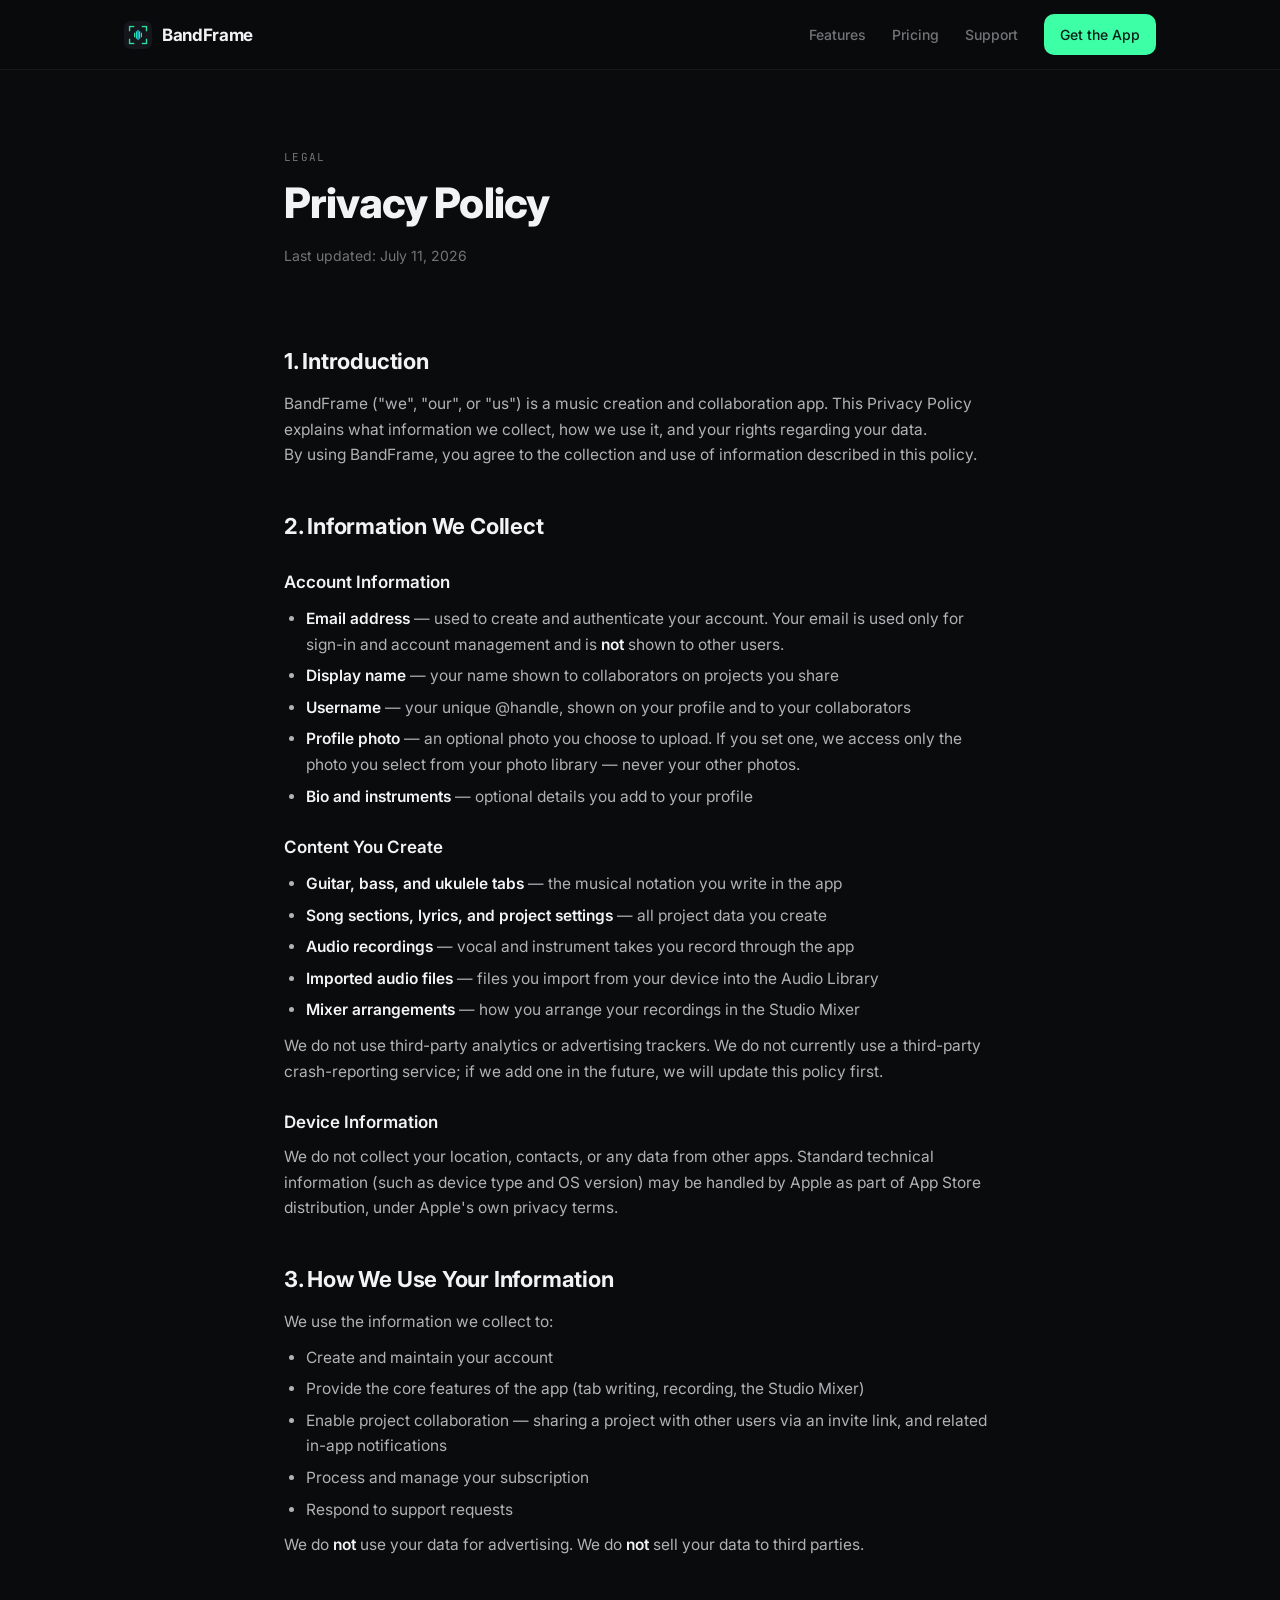
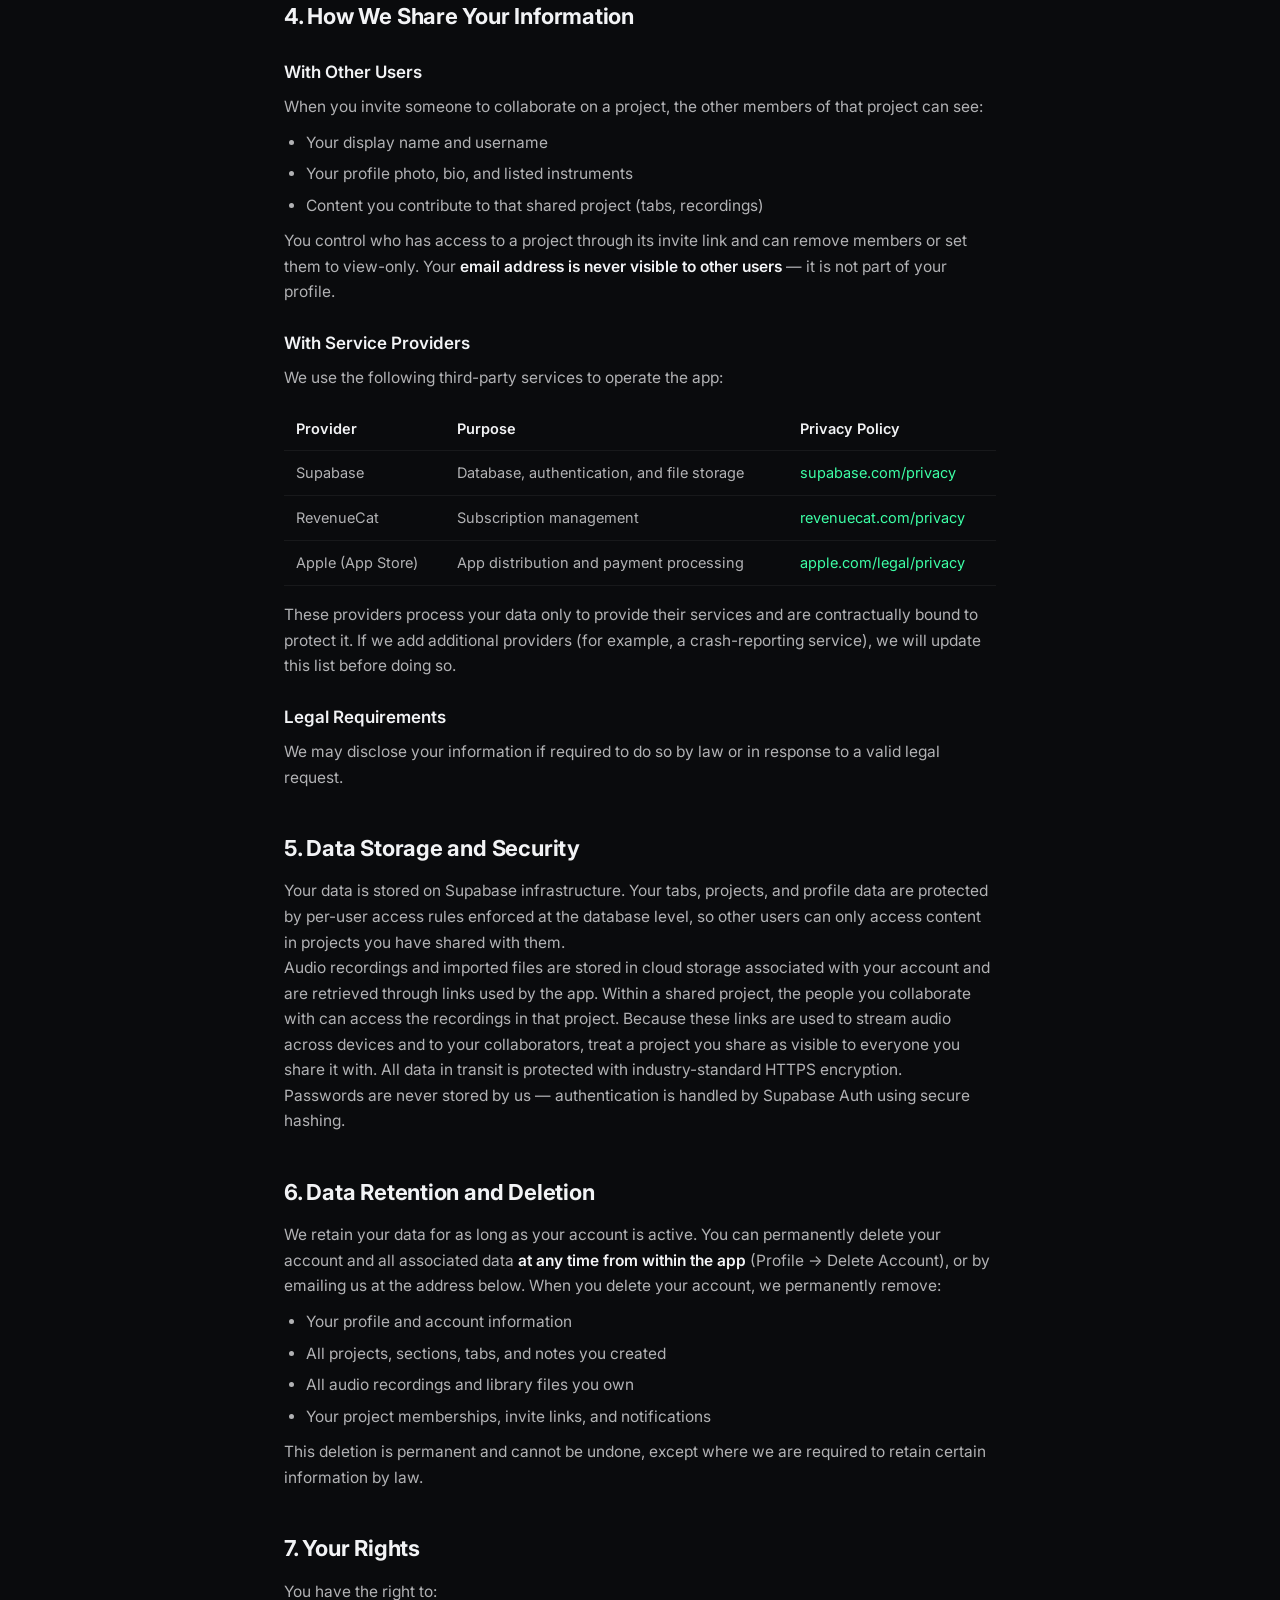
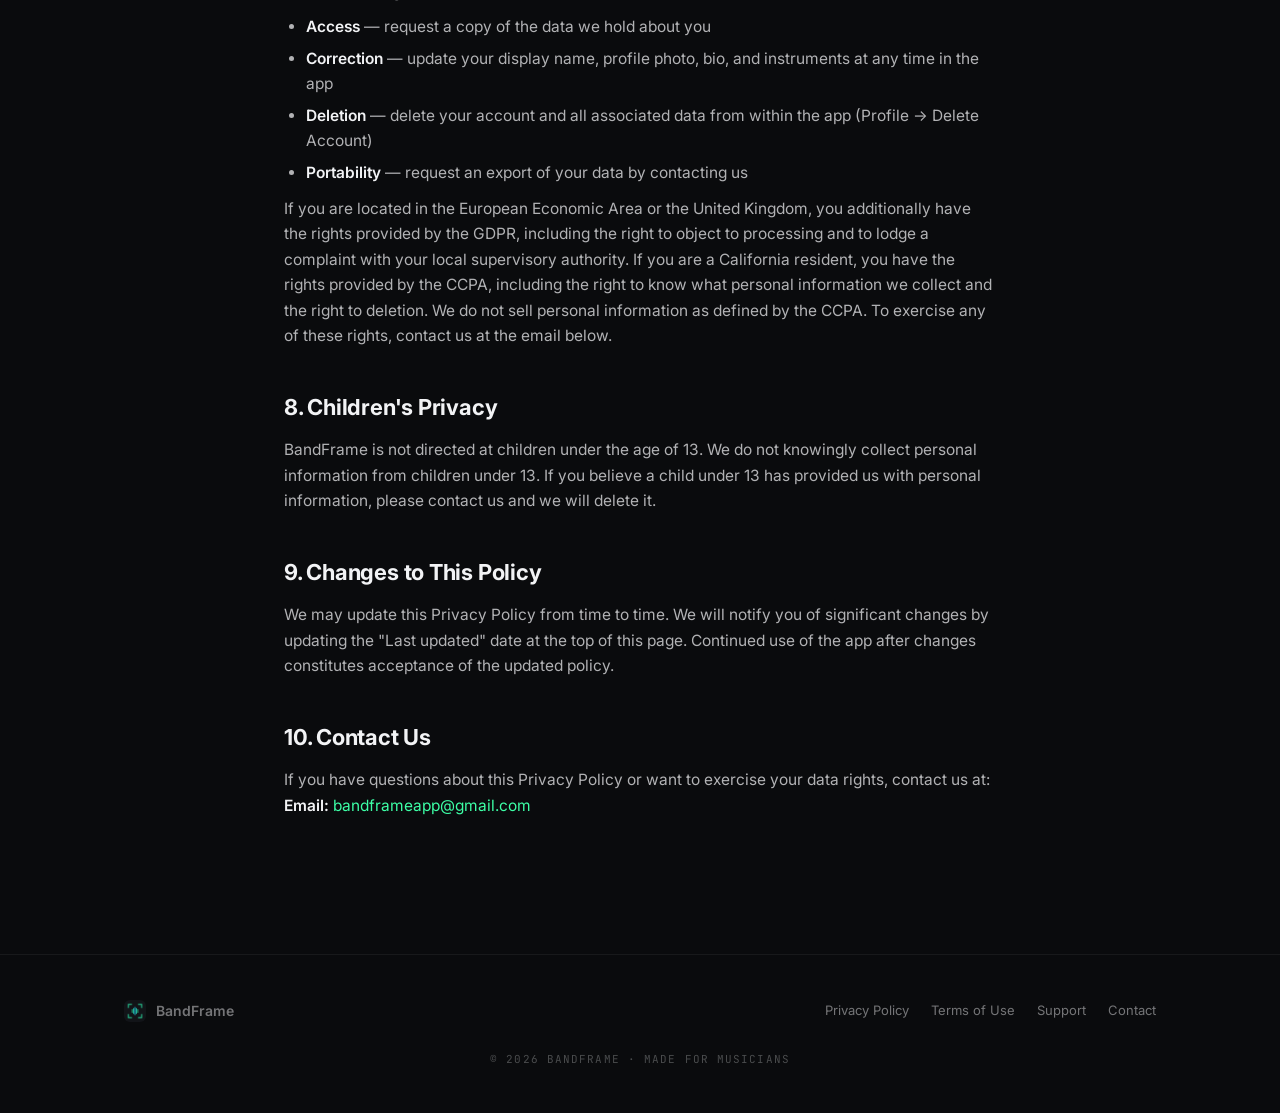
==== privacy/index.html @ c9f8aab2 "Build full marketing site: landing, privacy, terms, support pages Co-Authored-By: Claude Fable 5 <no" ====
<!DOCTYPE html>
<html lang="en">
<head>
  <meta charset="UTF-8" />
  <meta name="viewport" content="width=device-width, initial-scale=1.0" />
  <title>Privacy Policy — BandFrame</title>
  <meta name="description" content="BandFrame's privacy policy: what we collect, how we use it, and your rights." />
  <link rel="icon" type="image/png" href="/assets/favicon.png" />
  <link rel="preconnect" href="https://fonts.googleapis.com" />
  <link rel="preconnect" href="https://fonts.gstatic.com" crossorigin />
  <link href="https://fonts.googleapis.com/css2?family=Inter:wght@400;600;700;800&family=JetBrains+Mono:wght@400;700&display=swap" rel="stylesheet" />
  <link rel="stylesheet" href="/styles.css" />
</head>
<body>

  <nav>
    <div class="nav-inner">
      <a class="nav-brand" href="/">
        <img src="/assets/favicon.png" alt="" />
        BandFrame
      </a>
      <div class="nav-links">
        <a href="/#features">Features</a>
        <a href="/#pricing">Pricing</a>
        <a href="/support/">Support</a>
        <a class="nav-cta" href="/#download">Get the App</a>
      </div>
    </div>
  </nav>

  <div class="wrap-narrow">
    <header class="page-header">
      <span class="mono">Legal</span>
      <h1>Privacy Policy</h1>
      <p class="meta">Last updated: July 11, 2026</p>
    </header>

    <main class="legal">
      <h2>1. Introduction</h2>
      <p>BandFrame ("we", "our", or "us") is a music creation and collaboration app. This Privacy Policy explains what information we collect, how we use it, and your rights regarding your data.</p>
      <p>By using BandFrame, you agree to the collection and use of information described in this policy.</p>

      <h2>2. Information We Collect</h2>
      <h3>Account Information</h3>
      <ul>
        <li><strong>Email address</strong> — used to create and authenticate your account. Your email is used only for sign-in and account management and is <strong>not</strong> shown to other users.</li>
        <li><strong>Display name</strong> — your name shown to collaborators on projects you share</li>
        <li><strong>Username</strong> — your unique @handle, shown on your profile and to your collaborators</li>
        <li><strong>Profile photo</strong> — an optional photo you choose to upload. If you set one, we access only the photo you select from your photo library — never your other photos.</li>
        <li><strong>Bio and instruments</strong> — optional details you add to your profile</li>
      </ul>
      <h3>Content You Create</h3>
      <ul>
        <li><strong>Guitar, bass, and ukulele tabs</strong> — the musical notation you write in the app</li>
        <li><strong>Song sections, lyrics, and project settings</strong> — all project data you create</li>
        <li><strong>Audio recordings</strong> — vocal and instrument takes you record through the app</li>
        <li><strong>Imported audio files</strong> — files you import from your device into the Audio Library</li>
        <li><strong>Mixer arrangements</strong> — how you arrange your recordings in the Studio Mixer</li>
      </ul>
      <p>We do not use third-party analytics or advertising trackers. We do not currently use a third-party crash-reporting service; if we add one in the future, we will update this policy first.</p>
      <h3>Device Information</h3>
      <p>We do not collect your location, contacts, or any data from other apps. Standard technical information (such as device type and OS version) may be handled by Apple as part of App Store distribution, under Apple's own privacy terms.</p>

      <h2>3. How We Use Your Information</h2>
      <p>We use the information we collect to:</p>
      <ul>
        <li>Create and maintain your account</li>
        <li>Provide the core features of the app (tab writing, recording, the Studio Mixer)</li>
        <li>Enable project collaboration — sharing a project with other users via an invite link, and related in-app notifications</li>
        <li>Process and manage your subscription</li>
        <li>Respond to support requests</li>
      </ul>
      <p>We do <strong>not</strong> use your data for advertising. We do <strong>not</strong> sell your data to third parties.</p>

      <h2>4. How We Share Your Information</h2>
      <h3>With Other Users</h3>
      <p>When you invite someone to collaborate on a project, the other members of that project can see:</p>
      <ul>
        <li>Your display name and username</li>
        <li>Your profile photo, bio, and listed instruments</li>
        <li>Content you contribute to that shared project (tabs, recordings)</li>
      </ul>
      <p>You control who has access to a project through its invite link and can remove members or set them to view-only. Your <strong>email address is never visible to other users</strong> — it is not part of your profile.</p>
      <h3>With Service Providers</h3>
      <p>We use the following third-party services to operate the app:</p>
      <table>
        <thead><tr><th>Provider</th><th>Purpose</th><th>Privacy Policy</th></tr></thead>
        <tbody>
          <tr><td>Supabase</td><td>Database, authentication, and file storage</td><td><a href="https://supabase.com/privacy">supabase.com/privacy</a></td></tr>
          <tr><td>RevenueCat</td><td>Subscription management</td><td><a href="https://www.revenuecat.com/privacy/">revenuecat.com/privacy</a></td></tr>
          <tr><td>Apple (App Store)</td><td>App distribution and payment processing</td><td><a href="https://www.apple.com/legal/privacy/">apple.com/legal/privacy</a></td></tr>
        </tbody>
      </table>
      <p>These providers process your data only to provide their services and are contractually bound to protect it. If we add additional providers (for example, a crash-reporting service), we will update this list before doing so.</p>
      <h3>Legal Requirements</h3>
      <p>We may disclose your information if required to do so by law or in response to a valid legal request.</p>

      <h2>5. Data Storage and Security</h2>
      <p>Your data is stored on Supabase infrastructure. Your tabs, projects, and profile data are protected by per-user access rules enforced at the database level, so other users can only access content in projects you have shared with them.</p>
      <p>Audio recordings and imported files are stored in cloud storage associated with your account and are retrieved through links used by the app. Within a shared project, the people you collaborate with can access the recordings in that project. Because these links are used to stream audio across devices and to your collaborators, treat a project you share as visible to everyone you share it with. All data in transit is protected with industry-standard HTTPS encryption.</p>
      <p>Passwords are never stored by us — authentication is handled by Supabase Auth using secure hashing.</p>

      <h2>6. Data Retention and Deletion</h2>
      <p>We retain your data for as long as your account is active. You can permanently delete your account and all associated data <strong>at any time from within the app</strong> (Profile → Delete Account), or by emailing us at the address below. When you delete your account, we permanently remove:</p>
      <ul>
        <li>Your profile and account information</li>
        <li>All projects, sections, tabs, and notes you created</li>
        <li>All audio recordings and library files you own</li>
        <li>Your project memberships, invite links, and notifications</li>
      </ul>
      <p>This deletion is permanent and cannot be undone, except where we are required to retain certain information by law.</p>

      <h2>7. Your Rights</h2>
      <p>You have the right to:</p>
      <ul>
        <li><strong>Access</strong> — request a copy of the data we hold about you</li>
        <li><strong>Correction</strong> — update your display name, profile photo, bio, and instruments at any time in the app</li>
        <li><strong>Deletion</strong> — delete your account and all associated data from within the app (Profile → Delete Account)</li>
        <li><strong>Portability</strong> — request an export of your data by contacting us</li>
      </ul>
      <p>If you are located in the European Economic Area or the United Kingdom, you additionally have the rights provided by the GDPR, including the right to object to processing and to lodge a complaint with your local supervisory authority. If you are a California resident, you have the rights provided by the CCPA, including the right to know what personal information we collect and the right to deletion. We do not sell personal information as defined by the CCPA. To exercise any of these rights, contact us at the email below.</p>

      <h2>8. Children's Privacy</h2>
      <p>BandFrame is not directed at children under the age of 13. We do not knowingly collect personal information from children under 13. If you believe a child under 13 has provided us with personal information, please contact us and we will delete it.</p>

      <h2>9. Changes to This Policy</h2>
      <p>We may update this Privacy Policy from time to time. We will notify you of significant changes by updating the "Last updated" date at the top of this page. Continued use of the app after changes constitutes acceptance of the updated policy.</p>

      <h2>10. Contact Us</h2>
      <p>If you have questions about this Privacy Policy or want to exercise your data rights, contact us at:</p>
      <p><strong>Email:</strong> <a href="mailto:bandframeapp@gmail.com">bandframeapp@gmail.com</a></p>
    </main>
  </div>

  <footer>
    <div class="footer-inner">
      <div class="footer-brand">
        <img src="/assets/favicon.png" alt="" />
        BandFrame
      </div>
      <div class="footer-links">
        <a href="/privacy/">Privacy Policy</a>
        <a href="/terms/">Terms of Use</a>
        <a href="/support/">Support</a>
        <a href="mailto:bandframeapp@gmail.com">Contact</a>
      </div>
      <div class="footer-copy">© 2026 BandFrame · Made for musicians</div>
    </div>
  </footer>

</body>
</html>
---- styles.css ----
/* BandFrame site — shares the app's design tokens (src/theme/tokens.ts) */
:root {
  --bg: #0A0B0D;
  --surface: #121317;
  --surface2: #191B21;
  --surface3: #22252D;
  --hairline: rgba(255, 255, 255, 0.06);
  --hairline2: rgba(255, 255, 255, 0.10);
  --ink: #F2F3F5;
  --ink2: rgba(242, 243, 245, 0.72);
  --ink3: rgba(242, 243, 245, 0.46);
  --ink4: rgba(242, 243, 245, 0.28);
  --neon: #3DFFA6;
  --neon-soft: rgba(61, 255, 166, 0.18);
  --neon-glow: rgba(61, 255, 166, 0.45);
  --amber: #F59E0B;
  --red: #F43F5E;
  --blue: #818CF8;
  --pink: #EC4899;
  --r2: 12px;
  --r3: 18px;
  --r4: 24px;
}

* { box-sizing: border-box; margin: 0; padding: 0; }

html { scroll-behavior: smooth; }

body {
  background: var(--bg);
  color: var(--ink2);
  font-family: 'Inter', -apple-system, BlinkMacSystemFont, 'Segoe UI', sans-serif;
  font-size: 16px;
  line-height: 1.65;
  -webkit-font-smoothing: antialiased;
}

.mono {
  font-family: 'JetBrains Mono', ui-monospace, monospace;
  letter-spacing: 0.12em;
  text-transform: uppercase;
  font-size: 11px;
  color: var(--ink3);
}

a { color: var(--neon); text-decoration: none; }
a:hover { text-decoration: underline; }

.wrap { max-width: 1080px; margin: 0 auto; padding: 0 24px; }
.wrap-narrow { max-width: 760px; margin: 0 auto; padding: 0 24px; }

/* ---------- Nav ---------- */
nav {
  position: sticky;
  top: 0;
  z-index: 50;
  background: rgba(10, 11, 13, 0.85);
  backdrop-filter: blur(14px);
  -webkit-backdrop-filter: blur(14px);
  border-bottom: 1px solid var(--hairline);
}
.nav-inner {
  max-width: 1080px;
  margin: 0 auto;
  padding: 14px 24px;
  display: flex;
  align-items: center;
  justify-content: space-between;
}
.nav-brand {
  display: flex;
  align-items: center;
  gap: 10px;
  color: var(--ink);
  font-weight: 700;
  font-size: 17px;
  letter-spacing: -0.02em;
}
.nav-brand:hover { text-decoration: none; }
.nav-brand img { width: 28px; height: 28px; border-radius: 7px; }
.nav-links { display: flex; align-items: center; gap: 26px; }
.nav-links a { color: var(--ink3); font-size: 14px; font-weight: 500; }
.nav-links a:hover { color: var(--ink); text-decoration: none; }
.nav-cta {
  background: var(--neon);
  color: #062018 !important;
  font-weight: 700;
  font-size: 13px;
  padding: 9px 16px;
  border-radius: 10px;
}
.nav-cta:hover { text-decoration: none; filter: brightness(1.08); }

/* ---------- Hero ---------- */
.hero {
  position: relative;
  padding: 96px 0 72px;
  text-align: center;
  overflow: hidden;
}
.hero::before {
  content: '';
  position: absolute;
  top: -300px;
  left: 50%;
  transform: translateX(-50%);
  width: 900px;
  height: 620px;
  background: radial-gradient(ellipse at center, rgba(61, 255, 166, 0.10) 0%, transparent 65%);
  pointer-events: none;
}
.hero-icon {
  width: 88px;
  height: 88px;
  border-radius: 22px;
  margin-bottom: 28px;
  box-shadow: 0 8px 44px rgba(61, 255, 166, 0.25);
}
.hero h1 {
  color: var(--ink);
  font-size: clamp(38px, 6vw, 60px);
  font-weight: 800;
  letter-spacing: -0.03em;
  line-height: 1.08;
  margin-bottom: 18px;
}
.hero h1 .accent { color: var(--neon); }
.hero p.sub {
  font-size: 19px;
  color: var(--ink3);
  max-width: 560px;
  margin: 0 auto 36px;
}
.hero-ctas { display: flex; gap: 14px; justify-content: center; flex-wrap: wrap; }
.btn-primary {
  display: inline-flex;
  align-items: center;
  gap: 8px;
  background: var(--neon);
  color: #062018;
  font-weight: 700;
  font-size: 15px;
  padding: 15px 28px;
  border-radius: 13px;
  box-shadow: 0 6px 28px rgba(61, 255, 166, 0.3);
}
.btn-primary:hover { text-decoration: none; filter: brightness(1.08); }
.btn-secondary {
  display: inline-flex;
  align-items: center;
  gap: 8px;
  background: var(--surface2);
  border: 1px solid var(--hairline2);
  color: var(--ink);
  font-weight: 600;
  font-size: 15px;
  padding: 15px 28px;
  border-radius: 13px;
}
.btn-secondary:hover { text-decoration: none; border-color: var(--neon-glow); }
.hero-note { margin-top: 18px; font-size: 13px; color: var(--ink4); }

/* ---------- Sections ---------- */
section { padding: 72px 0; }
.section-label { margin-bottom: 12px; }
.section-label .mono { color: var(--neon); }
h2.section-title {
  color: var(--ink);
  font-size: clamp(28px, 4vw, 38px);
  font-weight: 800;
  letter-spacing: -0.02em;
  margin-bottom: 14px;
}
p.section-sub { color: var(--ink3); font-size: 17px; max-width: 620px; margin-bottom: 44px; }

/* ---------- Feature grid ---------- */
.grid {
  display: grid;
  grid-template-columns: repeat(auto-fit, minmax(300px, 1fr));
  gap: 16px;
}
.card {
  background: var(--surface);
  border: 1px solid var(--hairline);
  border-radius: var(--r3);
  padding: 26px;
  transition: border-color 0.2s ease, transform 0.2s ease;
}
.card:hover { border-color: var(--hairline2); transform: translateY(-2px); }
.card-icon {
  width: 46px;
  height: 46px;
  border-radius: 13px;
  display: flex;
  align-items: center;
  justify-content: center;
  margin-bottom: 16px;
  font-size: 21px;
  border: 1px solid;
}
.card h3 { color: var(--ink); font-size: 17px; font-weight: 700; margin-bottom: 8px; }
.card p { color: var(--ink3); font-size: 14px; line-height: 1.6; }
.tint-neon  { background: rgba(61,255,166,0.12);  border-color: rgba(61,255,166,0.3) !important; }
.tint-pink  { background: rgba(236,72,153,0.12);  border-color: rgba(236,72,153,0.3) !important; }
.tint-amber { background: rgba(245,158,11,0.12);  border-color: rgba(245,158,11,0.3) !important; }
.tint-blue  { background: rgba(129,140,248,0.12); border-color: rgba(129,140,248,0.3) !important; }
.tint-red   { background: rgba(244,63,94,0.12);   border-color: rgba(244,63,94,0.3) !important; }

/* ---------- Screenshots ---------- */
.shots {
  display: flex;
  gap: 22px;
  justify-content: center;
  flex-wrap: wrap;
}
.phone {
  width: 250px;
  aspect-ratio: 9 / 19.2;
  border-radius: 34px;
  border: 1px solid var(--hairline2);
  background: var(--surface);
  padding: 10px;
  box-shadow: 0 24px 64px rgba(0, 0, 0, 0.5);
}
.phone-screen {
  width: 100%;
  height: 100%;
  border-radius: 26px;
  overflow: hidden;
  display: flex;
  flex-direction: column;
  align-items: center;
  justify-content: center;
  gap: 10px;
  text-align: center;
  padding: 20px;
}
.phone-screen img { width: 100%; height: 100%; object-fit: cover; border-radius: 26px; }
.phone-screen .ph-label { color: var(--ink); font-weight: 700; font-size: 15px; }
.phone-screen .ph-sub { color: var(--ink4); font-size: 11px; }
.ph-1 { background: linear-gradient(160deg, rgba(61,255,166,0.16), rgba(61,255,166,0.03) 60%), var(--surface2); }
.ph-2 { background: linear-gradient(160deg, rgba(236,72,153,0.16), rgba(236,72,153,0.03) 60%), var(--surface2); }
.ph-3 { background: linear-gradient(160deg, rgba(129,140,248,0.16), rgba(129,140,248,0.03) 60%), var(--surface2); }

/* ---------- Pricing ---------- */
.pricing-grid {
  display: grid;
  grid-template-columns: repeat(auto-fit, minmax(280px, 1fr));
  gap: 18px;
  max-width: 720px;
  margin: 0 auto;
}
.price-card {
  background: var(--surface);
  border: 1px solid var(--hairline);
  border-radius: var(--r4);
  padding: 32px 28px;
}
.price-card.featured {
  border-color: rgba(61, 255, 166, 0.4);
  box-shadow: 0 0 44px rgba(61, 255, 166, 0.08);
  position: relative;
}
.badge {
  position: absolute;
  top: -12px;
  left: 50%;
  transform: translateX(-50%);
  background: var(--neon);
  color: #062018;
  font-size: 11px;
  font-weight: 800;
  letter-spacing: 0.08em;
  text-transform: uppercase;
  padding: 5px 12px;
  border-radius: 999px;
}
.price-card h3 { color: var(--ink); font-size: 19px; font-weight: 700; margin-bottom: 4px; }
.price-line { margin: 14px 0 4px; }
.price-line .amount { color: var(--ink); font-size: 40px; font-weight: 800; letter-spacing: -0.02em; }
.price-line .period { color: var(--ink3); font-size: 15px; }
.price-alt { color: var(--neon); font-size: 13px; font-weight: 600; margin-bottom: 20px; }
.price-free-sub { color: var(--ink3); font-size: 13px; margin-bottom: 20px; }
.price-card ul { list-style: none; }
.price-card li {
  color: var(--ink2);
  font-size: 14px;
  padding: 8px 0 8px 28px;
  position: relative;
  border-bottom: 1px solid var(--hairline);
}
.price-card li:last-child { border-bottom: none; }
.price-card li::before {
  content: '✓';
  position: absolute;
  left: 0;
  color: var(--neon);
  font-weight: 700;
}
.price-card li.dim { color: var(--ink4); }
.price-card li.dim::before { content: '—'; color: var(--ink4); }
.pricing-note { text-align: center; color: var(--ink4); font-size: 12px; margin-top: 22px; }

/* ---------- CTA band ---------- */
.cta-band {
  text-align: center;
  background: var(--surface);
  border: 1px solid var(--hairline);
  border-radius: var(--r4);
  padding: 64px 32px;
  position: relative;
  overflow: hidden;
}
.cta-band::before {
  content: '';
  position: absolute;
  inset: 0;
  background: radial-gradient(ellipse at 50% -40%, rgba(61, 255, 166, 0.12), transparent 60%);
  pointer-events: none;
}
.cta-band h2 { color: var(--ink); font-size: clamp(26px, 4vw, 34px); font-weight: 800; letter-spacing: -0.02em; margin-bottom: 12px; }
.cta-band p { color: var(--ink3); margin-bottom: 28px; }

/* ---------- Footer ---------- */
footer {
  border-top: 1px solid var(--hairline);
  padding: 44px 0;
  margin-top: 40px;
}
.footer-inner {
  max-width: 1080px;
  margin: 0 auto;
  padding: 0 24px;
  display: flex;
  align-items: center;
  justify-content: space-between;
  flex-wrap: wrap;
  gap: 18px;
}
.footer-brand { display: flex; align-items: center; gap: 10px; color: var(--ink3); font-size: 14px; font-weight: 600; }
.footer-brand img { width: 22px; height: 22px; border-radius: 6px; opacity: 0.85; }
.footer-links { display: flex; gap: 22px; flex-wrap: wrap; }
.footer-links a { color: var(--ink3); font-size: 13px; }
.footer-links a:hover { color: var(--ink); text-decoration: none; }
.footer-copy { width: 100%; text-align: center; color: var(--ink4); font-size: 11px; margin-top: 10px; font-family: 'JetBrains Mono', monospace; letter-spacing: 0.1em; text-transform: uppercase; }

/* ---------- Legal / content pages ---------- */
.page-header { padding: 72px 0 12px; }
.page-header h1 { color: var(--ink); font-size: clamp(30px, 5vw, 42px); font-weight: 800; letter-spacing: -0.02em; margin-bottom: 6px; }
.page-header .meta { color: var(--ink3); font-size: 14px; }
.legal { padding: 24px 0 96px; }
.legal h2 { color: var(--ink); font-size: 22px; font-weight: 700; letter-spacing: -0.01em; margin: 40px 0 12px; }
.legal h3 { color: var(--ink); font-size: 17px; font-weight: 600; margin: 24px 0 8px; }
.legal p, .legal li { color: var(--ink2); font-size: 15.5px; }
.legal ul { padding-left: 22px; margin: 10px 0; }
.legal li { margin: 6px 0; }
.legal strong { color: var(--ink); font-weight: 600; }
.legal hr { border: none; border-top: 1px solid var(--hairline); margin: 36px 0; }
.legal table { width: 100%; border-collapse: collapse; margin: 16px 0; font-size: 14.5px; }
.legal th, .legal td { text-align: left; padding: 10px 12px; border-bottom: 1px solid var(--hairline); }
.legal th { color: var(--ink); font-weight: 600; }

/* ---------- Support ---------- */
.support-card {
  background: var(--surface);
  border: 1px solid var(--hairline);
  border-radius: var(--r3);
  padding: 32px;
  margin: 20px 0;
}
.support-card h3 { color: var(--ink); font-size: 18px; font-weight: 700; margin-bottom: 8px; }
.support-card p { color: var(--ink3); font-size: 15px; }

@media (max-width: 640px) {
  .nav-links { gap: 16px; }
  .nav-links a:not(.nav-cta) { display: none; }
  .hero { padding: 64px 0 48px; }
  section { padding: 52px 0; }
}
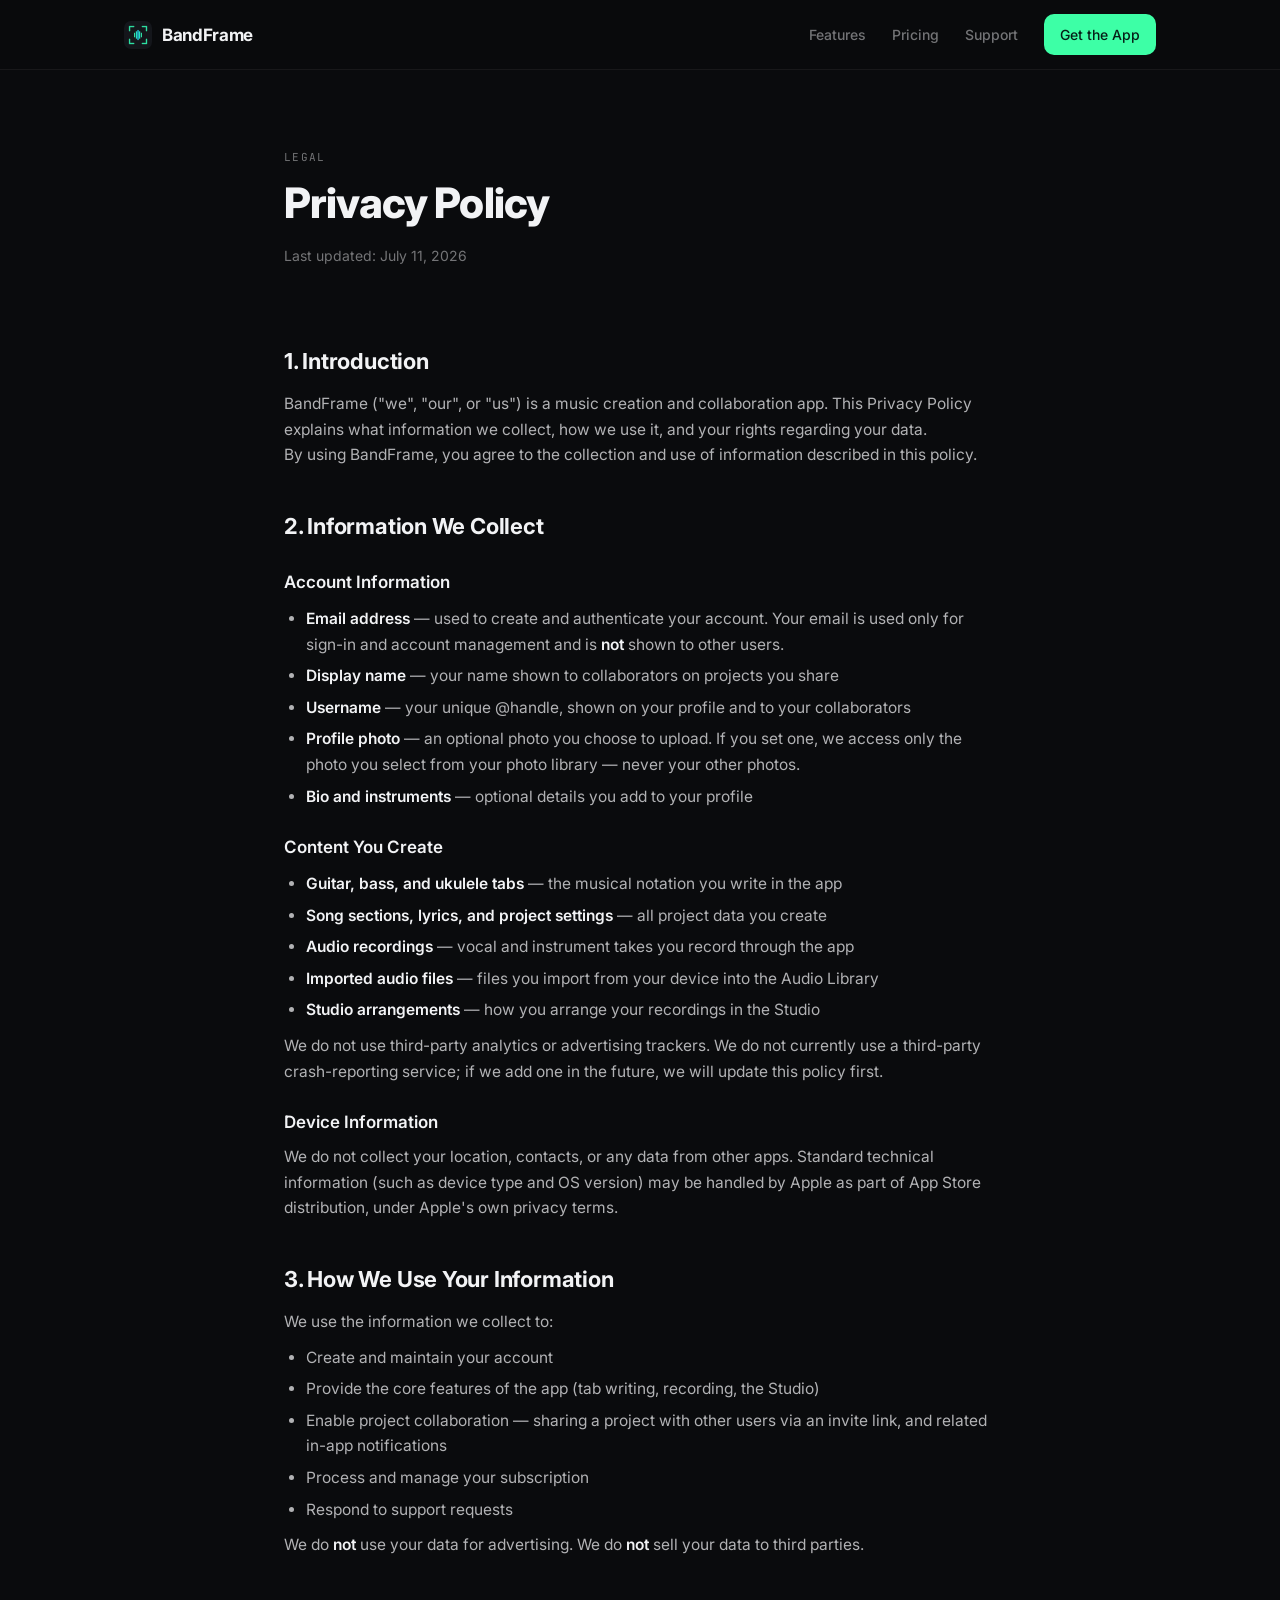
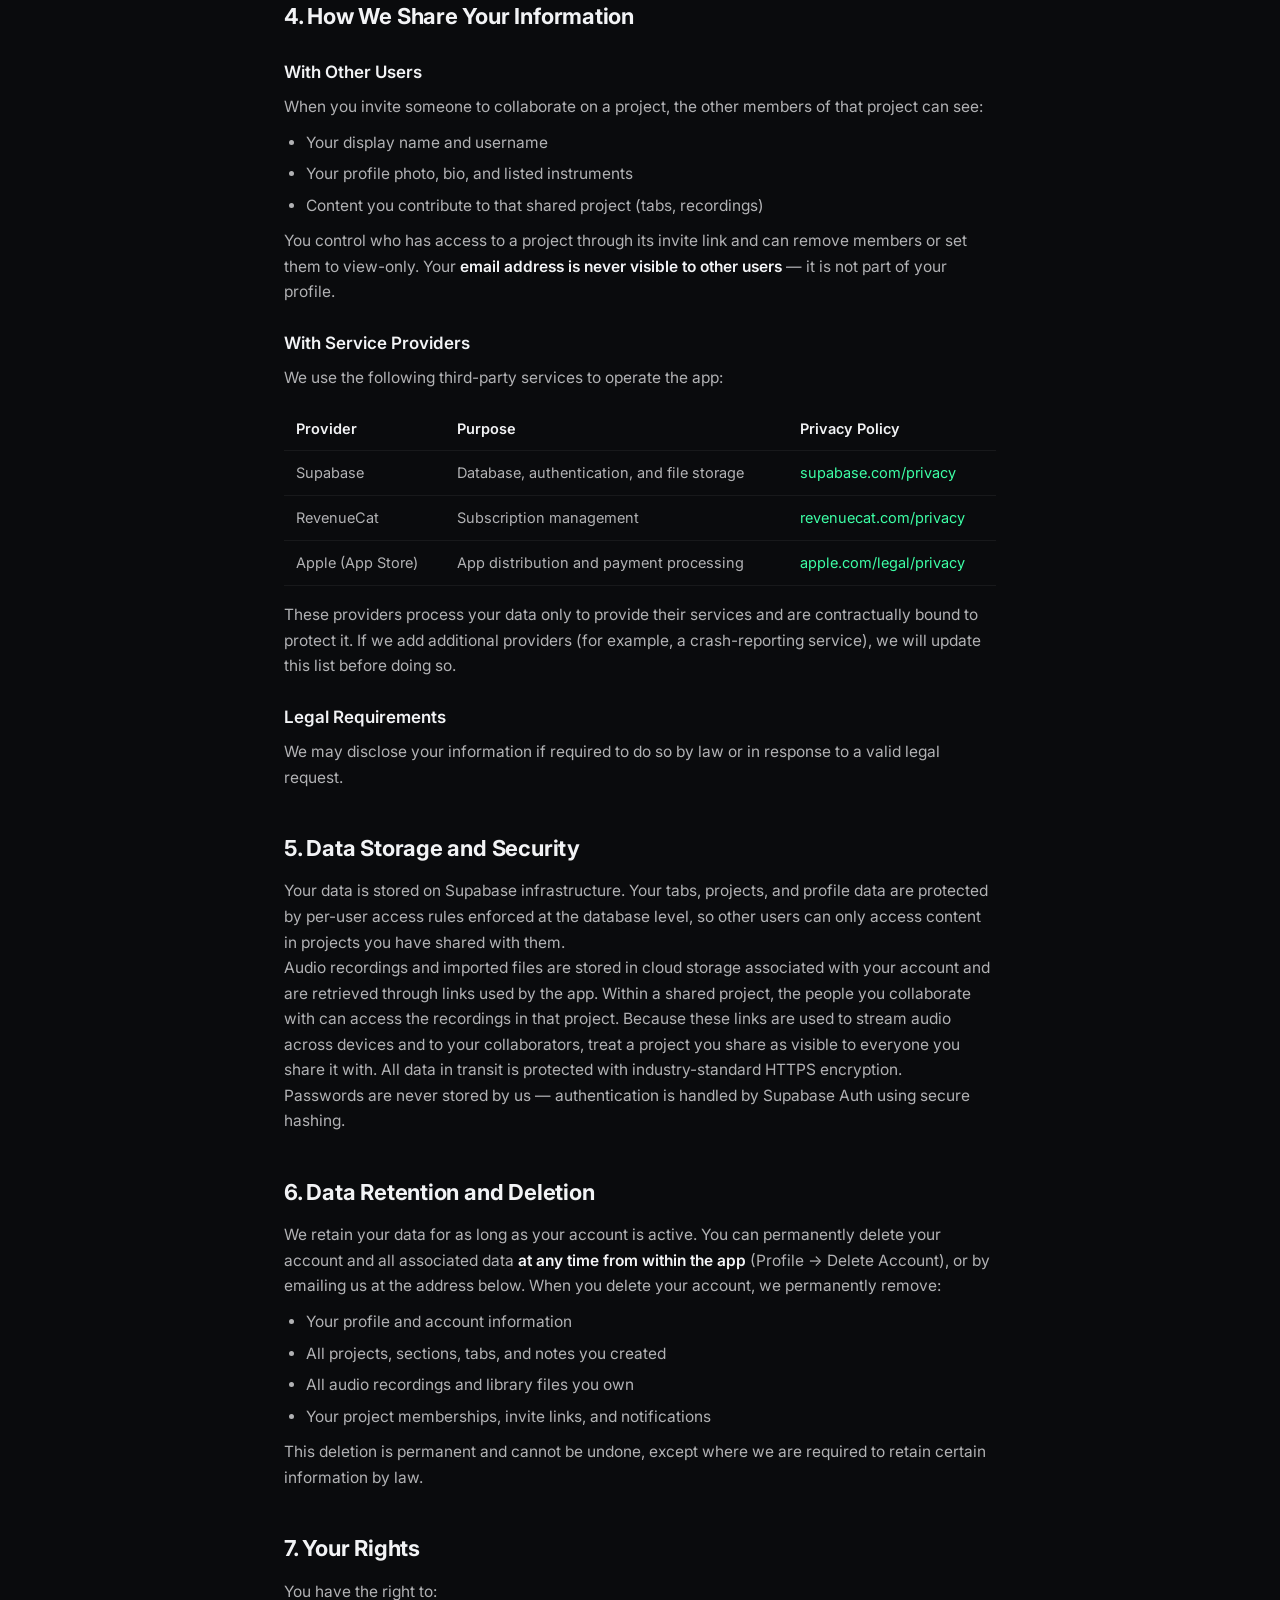
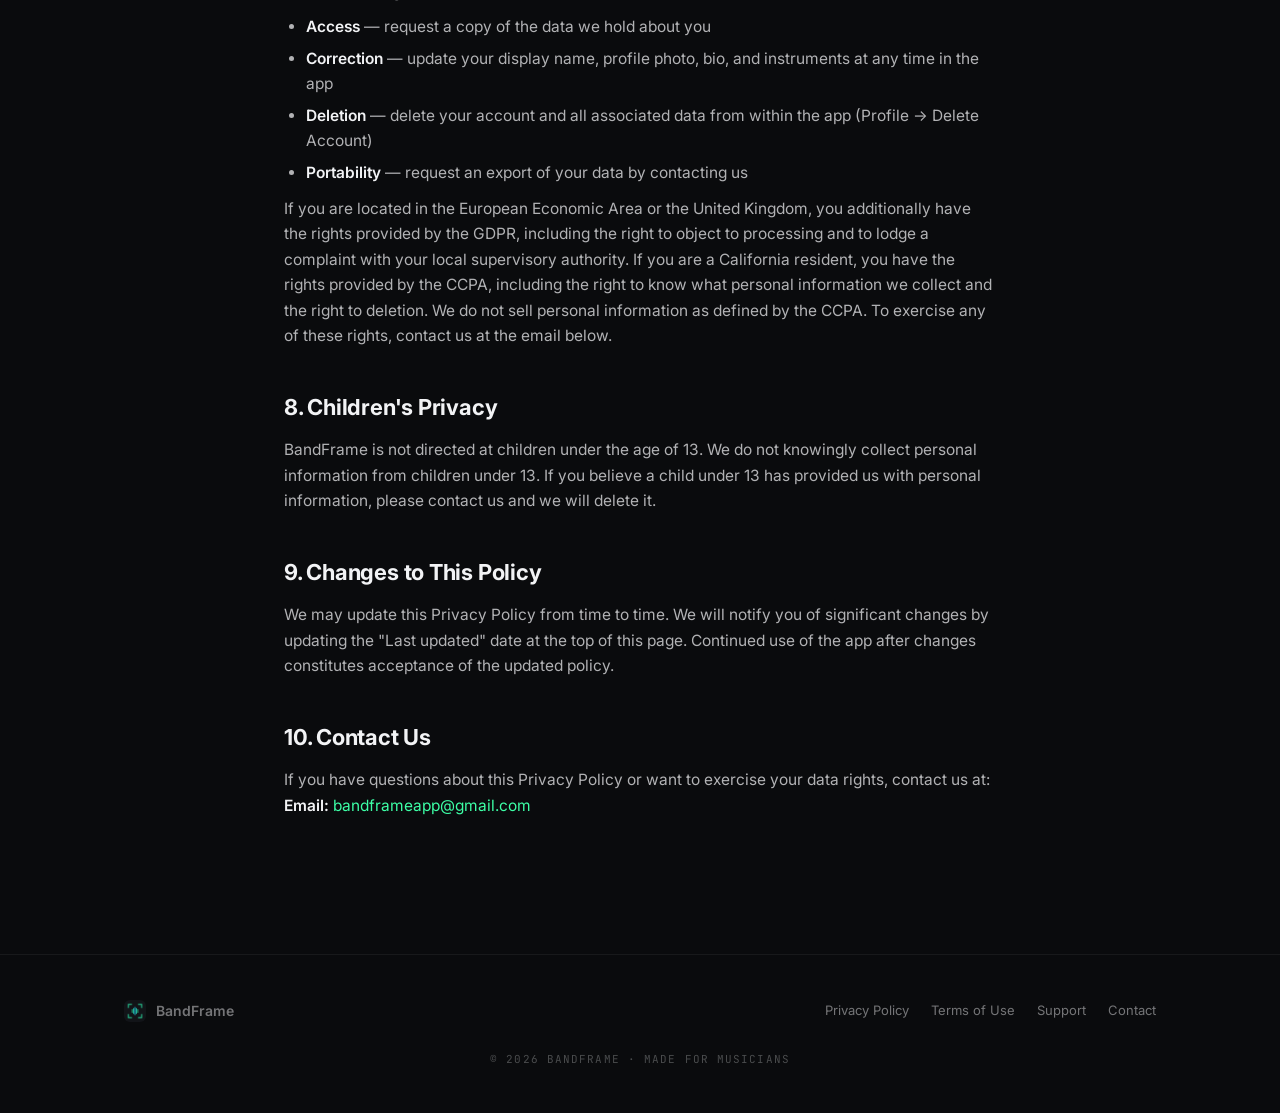
==== commit 2861ca4d: "Rename Studio Mixer to Studio across site copy Co-Authored-By: Claude Fable 5 <noreply@anthropic.com" ====
--- a/privacy/index.html
+++ b/privacy/index.html
@@ -55,7 +55,7 @@
         <li><strong>Song sections, lyrics, and project settings</strong> — all project data you create</li>
         <li><strong>Audio recordings</strong> — vocal and instrument takes you record through the app</li>
         <li><strong>Imported audio files</strong> — files you import from your device into the Audio Library</li>
-        <li><strong>Mixer arrangements</strong> — how you arrange your recordings in the Studio Mixer</li>
+        <li><strong>Studio arrangements</strong> — how you arrange your recordings in the Studio</li>
       </ul>
       <p>We do not use third-party analytics or advertising trackers. We do not currently use a third-party crash-reporting service; if we add one in the future, we will update this policy first.</p>
       <h3>Device Information</h3>
@@ -65,7 +65,7 @@
       <p>We use the information we collect to:</p>
       <ul>
         <li>Create and maintain your account</li>
-        <li>Provide the core features of the app (tab writing, recording, the Studio Mixer)</li>
+        <li>Provide the core features of the app (tab writing, recording, the Studio)</li>
         <li>Enable project collaboration — sharing a project with other users via an invite link, and related in-app notifications</li>
         <li>Process and manage your subscription</li>
         <li>Respond to support requests</li>
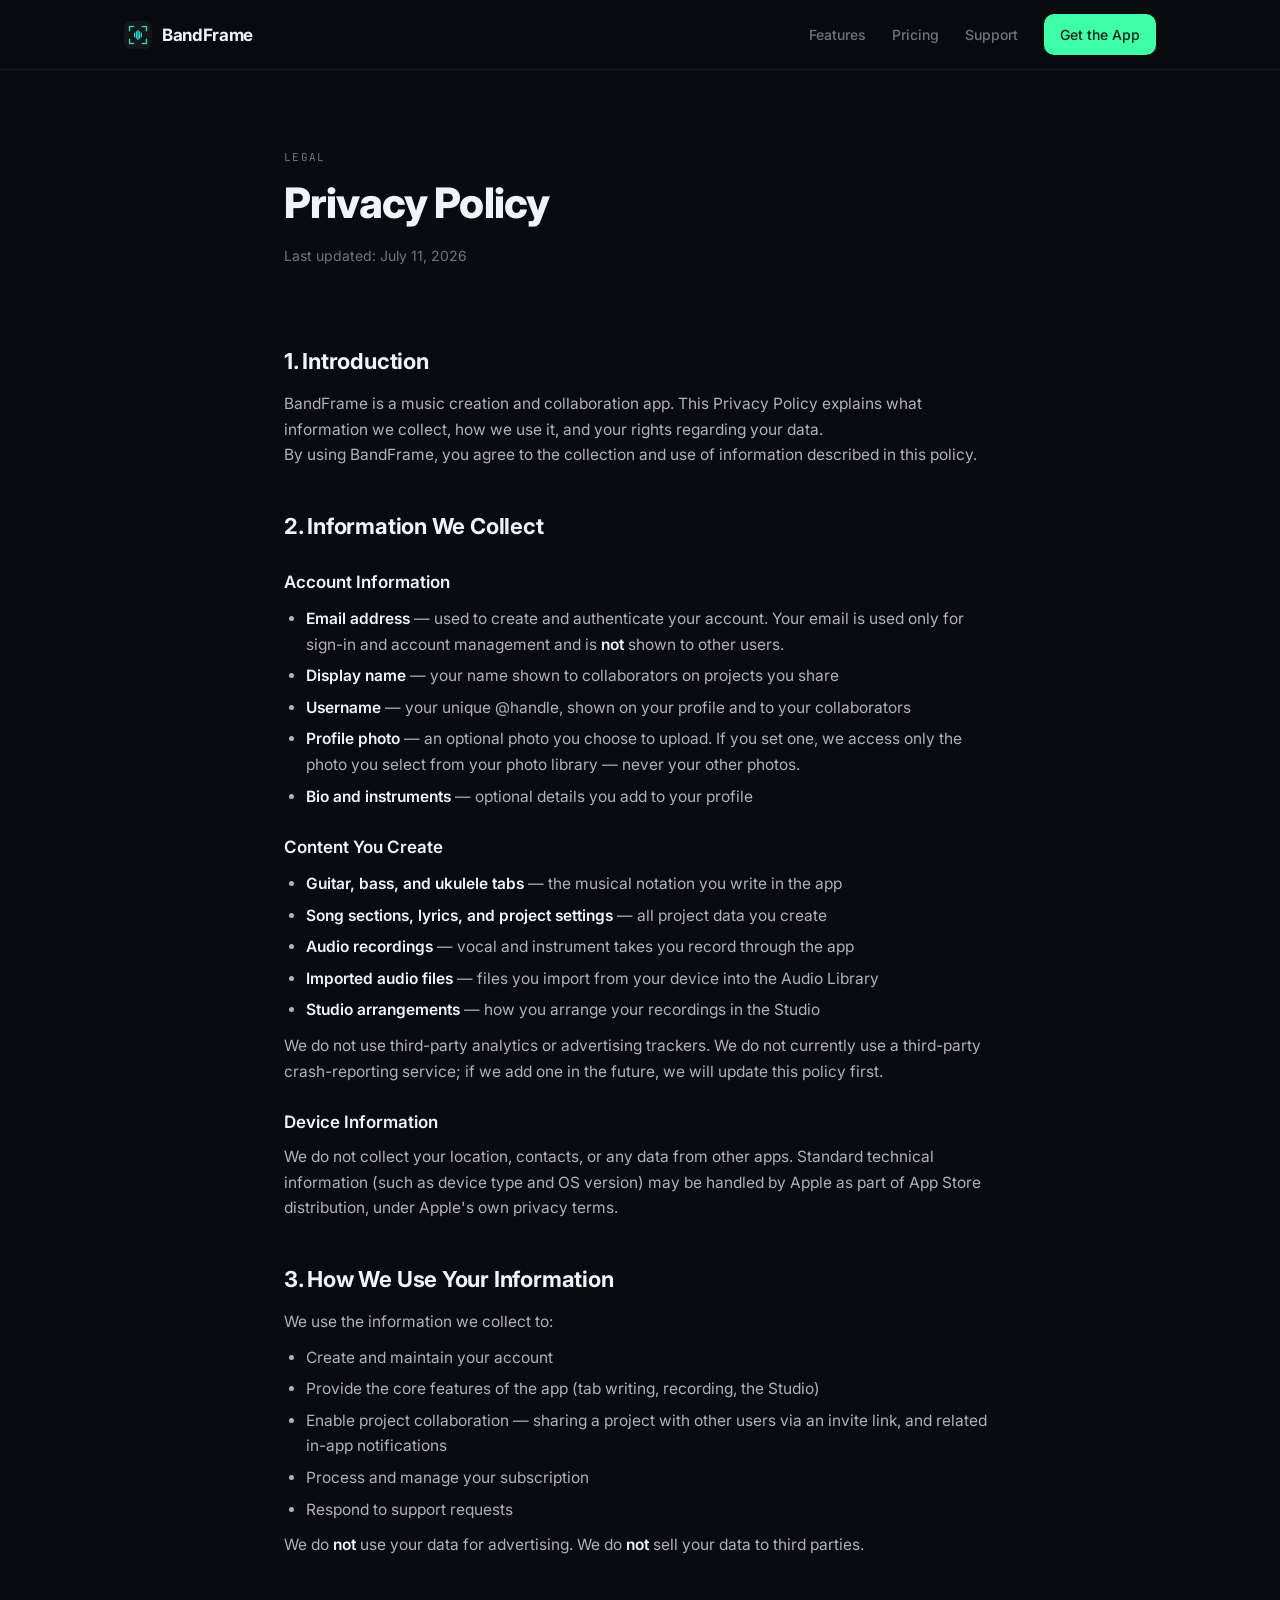
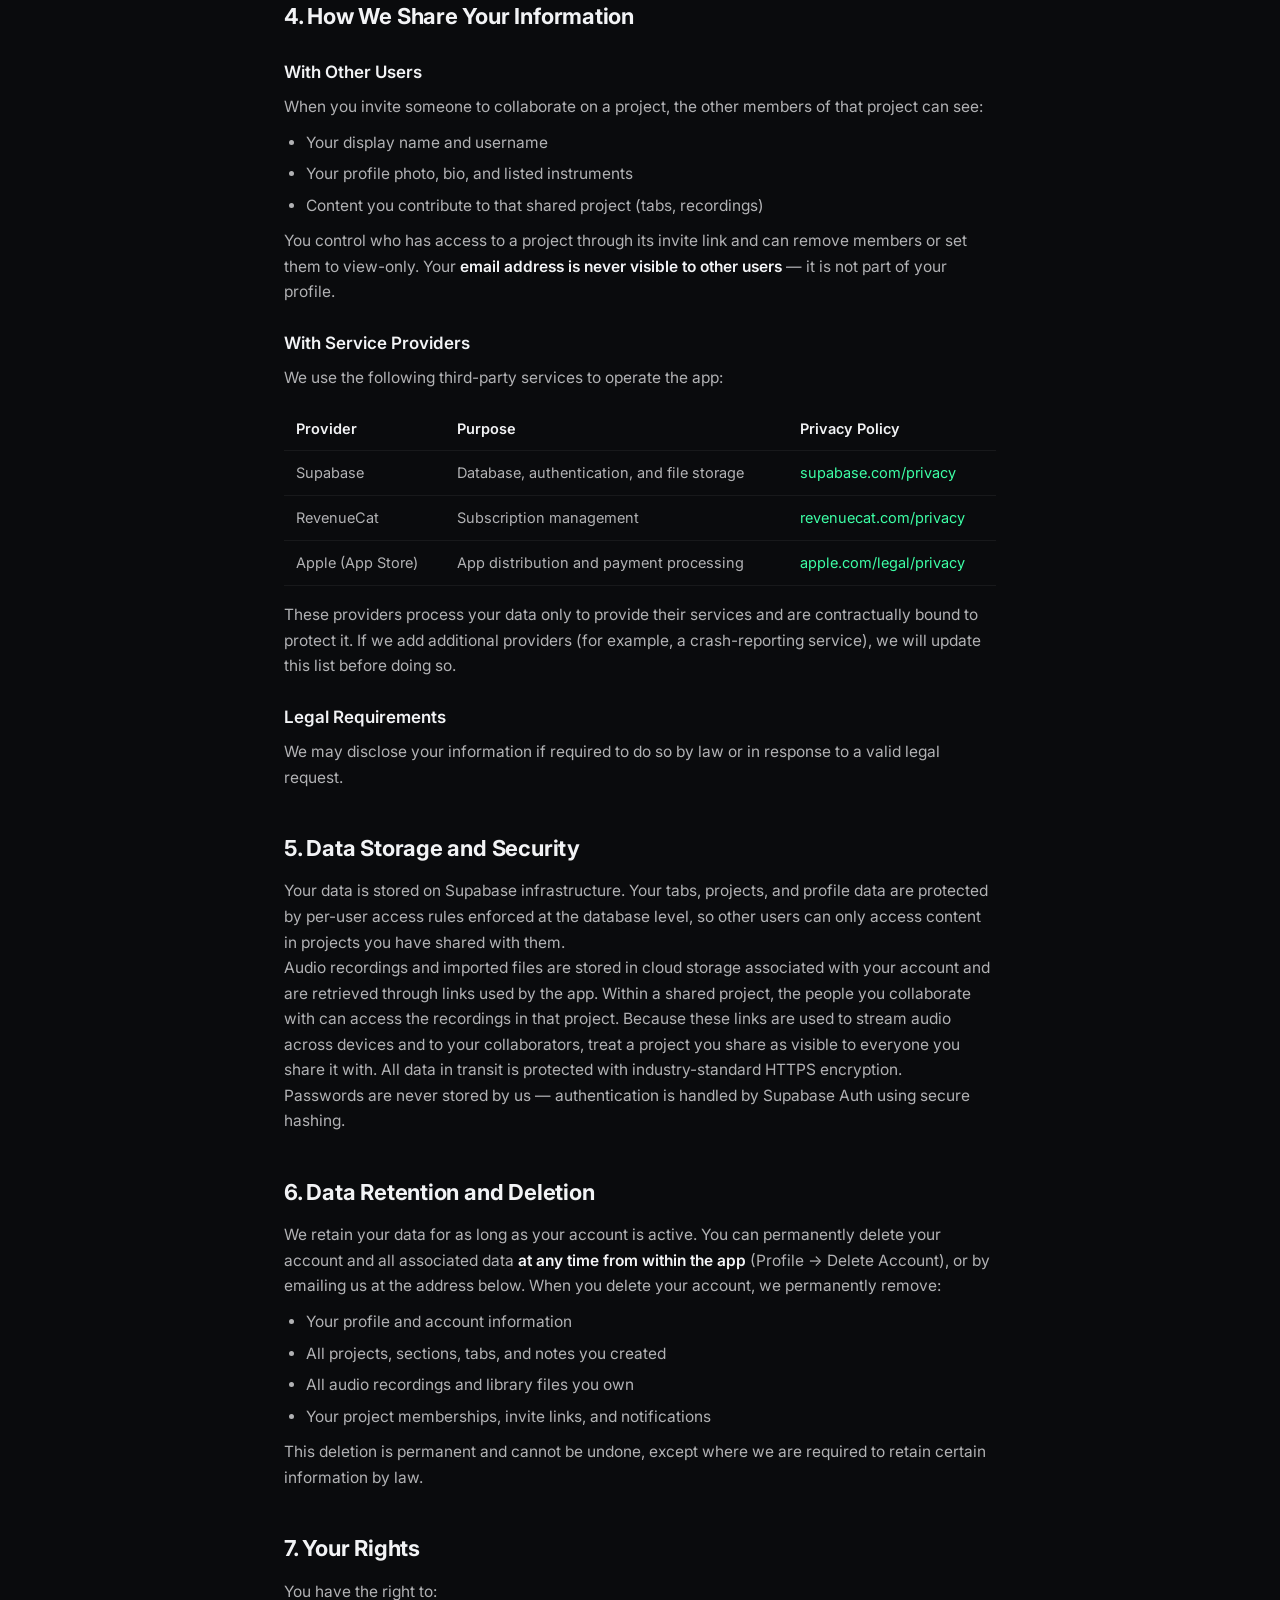
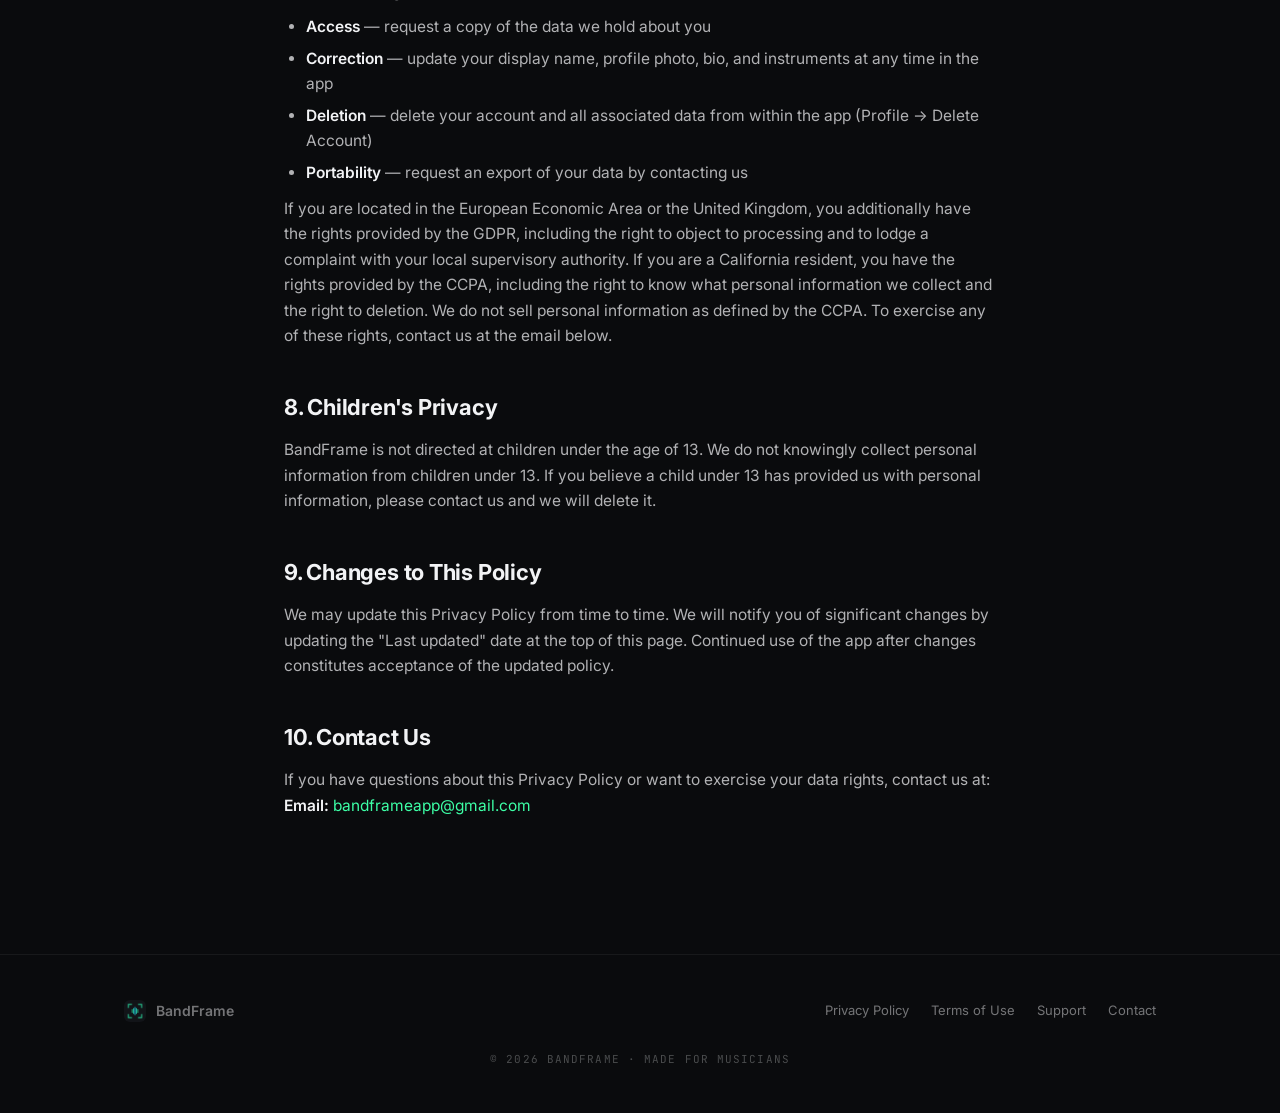
==== commit ccd6a246: "Polish landing, support, and privacy pages - Remove green glow behind hero app icon, enlarge icon to" ====
--- a/privacy/index.html
+++ b/privacy/index.html
@@ -37,7 +37,7 @@
 
     <main class="legal">
       <h2>1. Introduction</h2>
-      <p>BandFrame ("we", "our", or "us") is a music creation and collaboration app. This Privacy Policy explains what information we collect, how we use it, and your rights regarding your data.</p>
+      <p>BandFrame is a music creation and collaboration app. This Privacy Policy explains what information we collect, how we use it, and your rights regarding your data.</p>
       <p>By using BandFrame, you agree to the collection and use of information described in this policy.</p>
 
       <h2>2. Information We Collect</h2>
--- a/styles.css
+++ b/styles.css
@@ -98,23 +98,11 @@
   text-align: center;
   overflow: hidden;
 }
-.hero::before {
-  content: '';
-  position: absolute;
-  top: -300px;
-  left: 50%;
-  transform: translateX(-50%);
-  width: 900px;
-  height: 620px;
-  background: radial-gradient(ellipse at center, rgba(61, 255, 166, 0.10) 0%, transparent 65%);
-  pointer-events: none;
-}
 .hero-icon {
-  width: 88px;
-  height: 88px;
-  border-radius: 22px;
+  width: 112px;
+  height: 112px;
+  border-radius: 28px;
   margin-bottom: 28px;
-  box-shadow: 0 8px 44px rgba(61, 255, 166, 0.25);
 }
 .hero h1 {
   color: var(--ink);
@@ -198,13 +186,22 @@
   font-size: 21px;
   border: 1px solid;
 }
+.card-icon svg {
+  width: 22px;
+  height: 22px;
+  stroke: currentColor;
+  fill: none;
+  stroke-width: 1.8;
+  stroke-linecap: round;
+  stroke-linejoin: round;
+}
 .card h3 { color: var(--ink); font-size: 17px; font-weight: 700; margin-bottom: 8px; }
 .card p { color: var(--ink3); font-size: 14px; line-height: 1.6; }
-.tint-neon  { background: rgba(61,255,166,0.12);  border-color: rgba(61,255,166,0.3) !important; }
-.tint-pink  { background: rgba(236,72,153,0.12);  border-color: rgba(236,72,153,0.3) !important; }
-.tint-amber { background: rgba(245,158,11,0.12);  border-color: rgba(245,158,11,0.3) !important; }
-.tint-blue  { background: rgba(129,140,248,0.12); border-color: rgba(129,140,248,0.3) !important; }
-.tint-red   { background: rgba(244,63,94,0.12);   border-color: rgba(244,63,94,0.3) !important; }
+.tint-neon  { background: rgba(61,255,166,0.12);  border-color: rgba(61,255,166,0.3) !important;  color: #3dffa6; }
+.tint-pink  { background: rgba(236,72,153,0.12);  border-color: rgba(236,72,153,0.3) !important;  color: #ec4899; }
+.tint-amber { background: rgba(245,158,11,0.12);  border-color: rgba(245,158,11,0.3) !important;  color: #f59e0b; }
+.tint-blue  { background: rgba(129,140,248,0.12); border-color: rgba(129,140,248,0.3) !important; color: #818cf8; }
+.tint-red   { background: rgba(244,63,94,0.12);   border-color: rgba(244,63,94,0.3) !important;   color: #f43f5e; }
 
 /* ---------- Screenshots ---------- */
 .shots {
@@ -215,7 +212,7 @@
 }
 .phone {
   width: 250px;
-  aspect-ratio: 9 / 19.2;
+  aspect-ratio: 1260 / 2600;
   border-radius: 34px;
   border: 1px solid var(--hairline2);
   background: var(--surface);
@@ -233,9 +230,9 @@
   justify-content: center;
   gap: 10px;
   text-align: center;
-  padding: 20px;
-}
-.phone-screen img { width: 100%; height: 100%; object-fit: cover; border-radius: 26px; }
+  padding: 0;
+}
+.phone-screen img { width: 100%; height: 100%; object-fit: contain; border-radius: 26px; }
 .phone-screen .ph-label { color: var(--ink); font-weight: 700; font-size: 15px; }
 .phone-screen .ph-sub { color: var(--ink4); font-size: 11px; }
 .ph-1 { background: linear-gradient(160deg, rgba(61,255,166,0.16), rgba(61,255,166,0.03) 60%), var(--surface2); }
@@ -368,7 +365,7 @@
   padding: 32px;
   margin: 20px 0;
 }
-.support-card h3 { color: var(--ink); font-size: 18px; font-weight: 700; margin-bottom: 8px; }
+.support-card h3 { color: var(--ink); font-size: 18px; font-weight: 700; margin-top: 0; margin-bottom: 8px; }
 .support-card p { color: var(--ink3); font-size: 15px; }
 
 @media (max-width: 640px) {
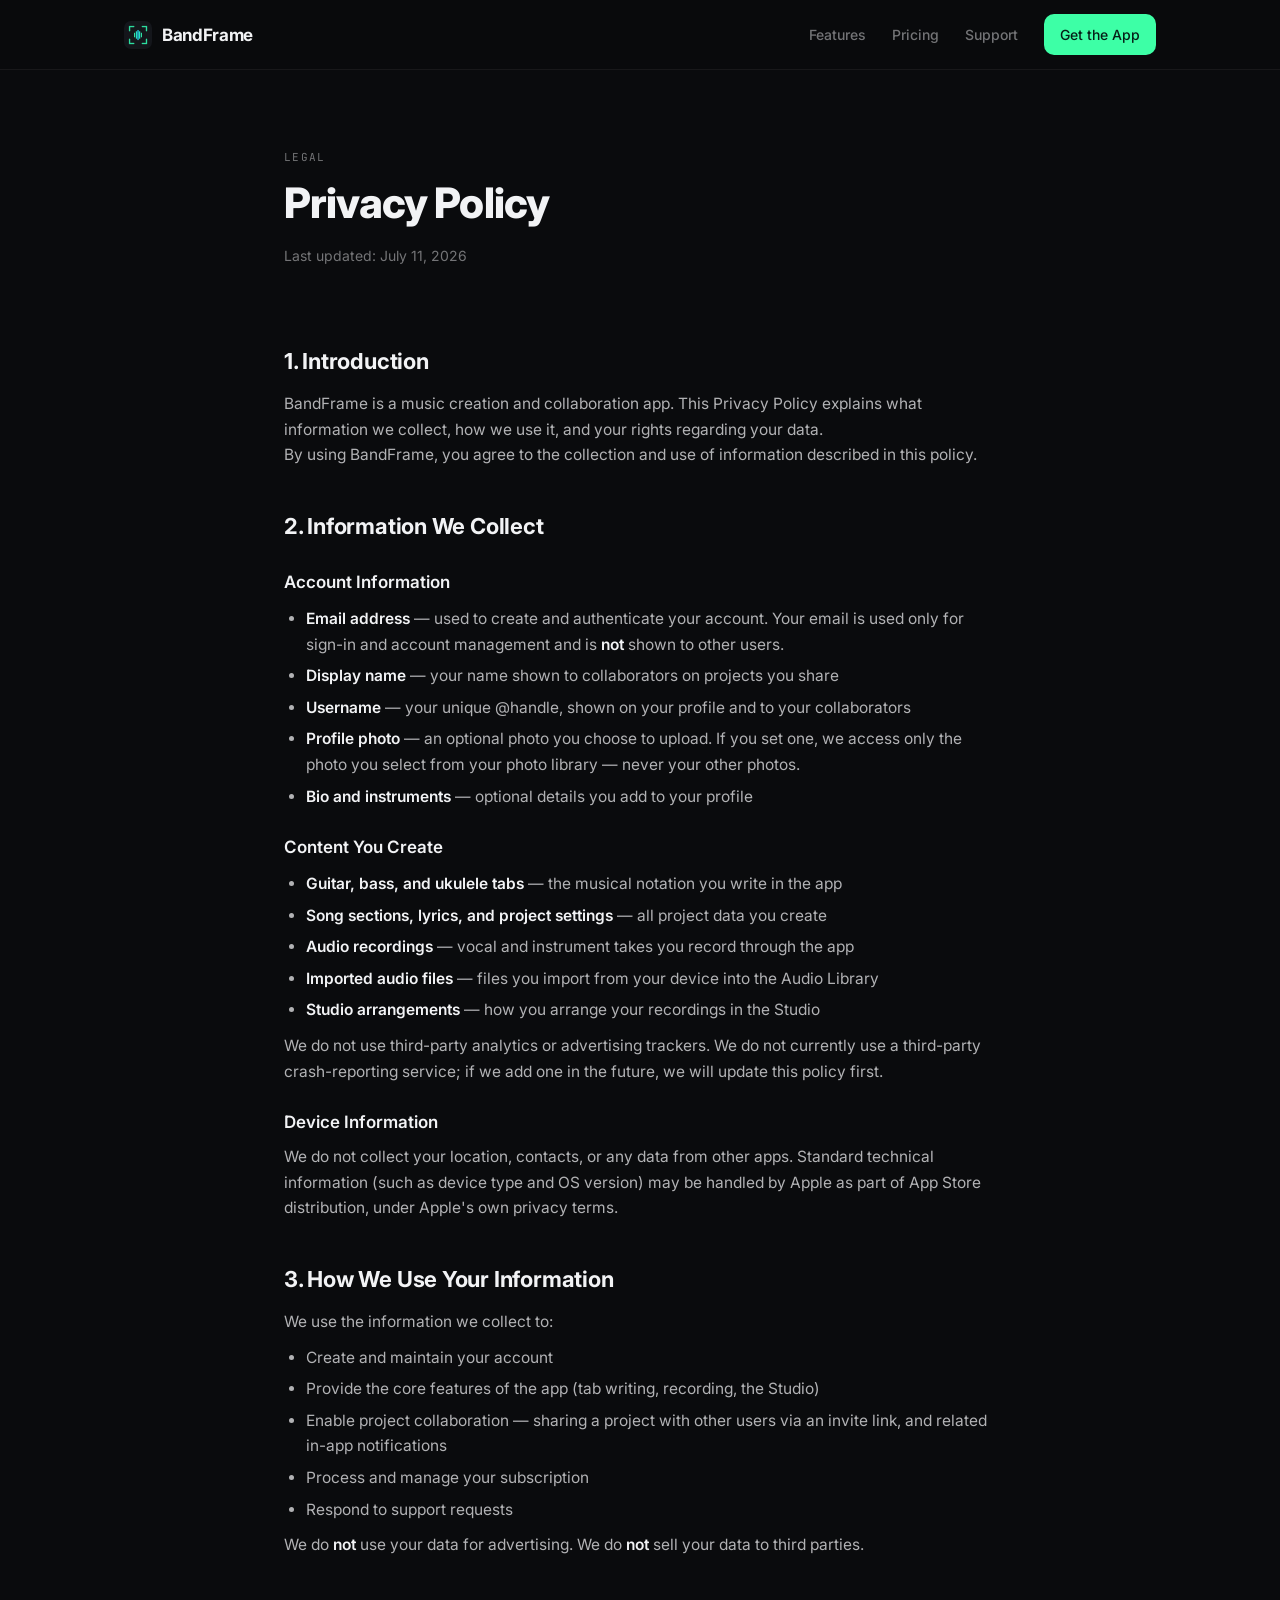
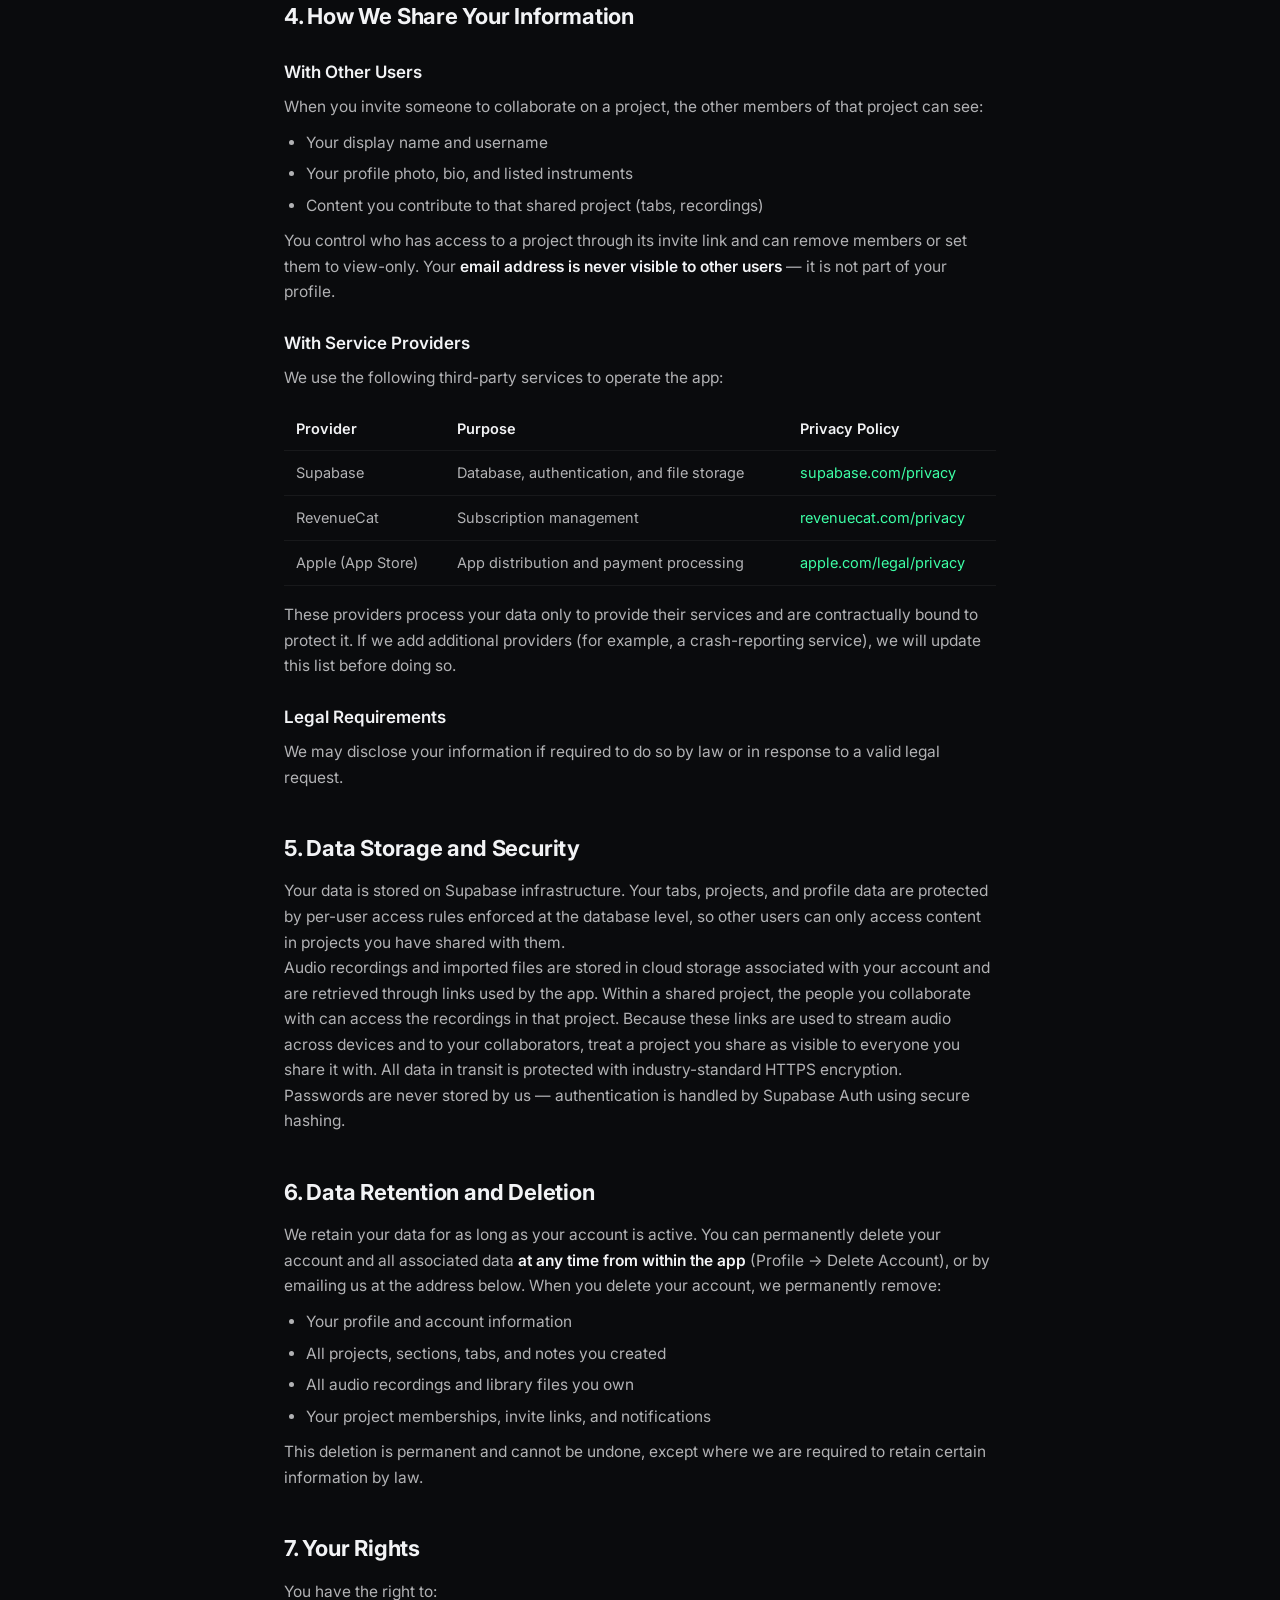
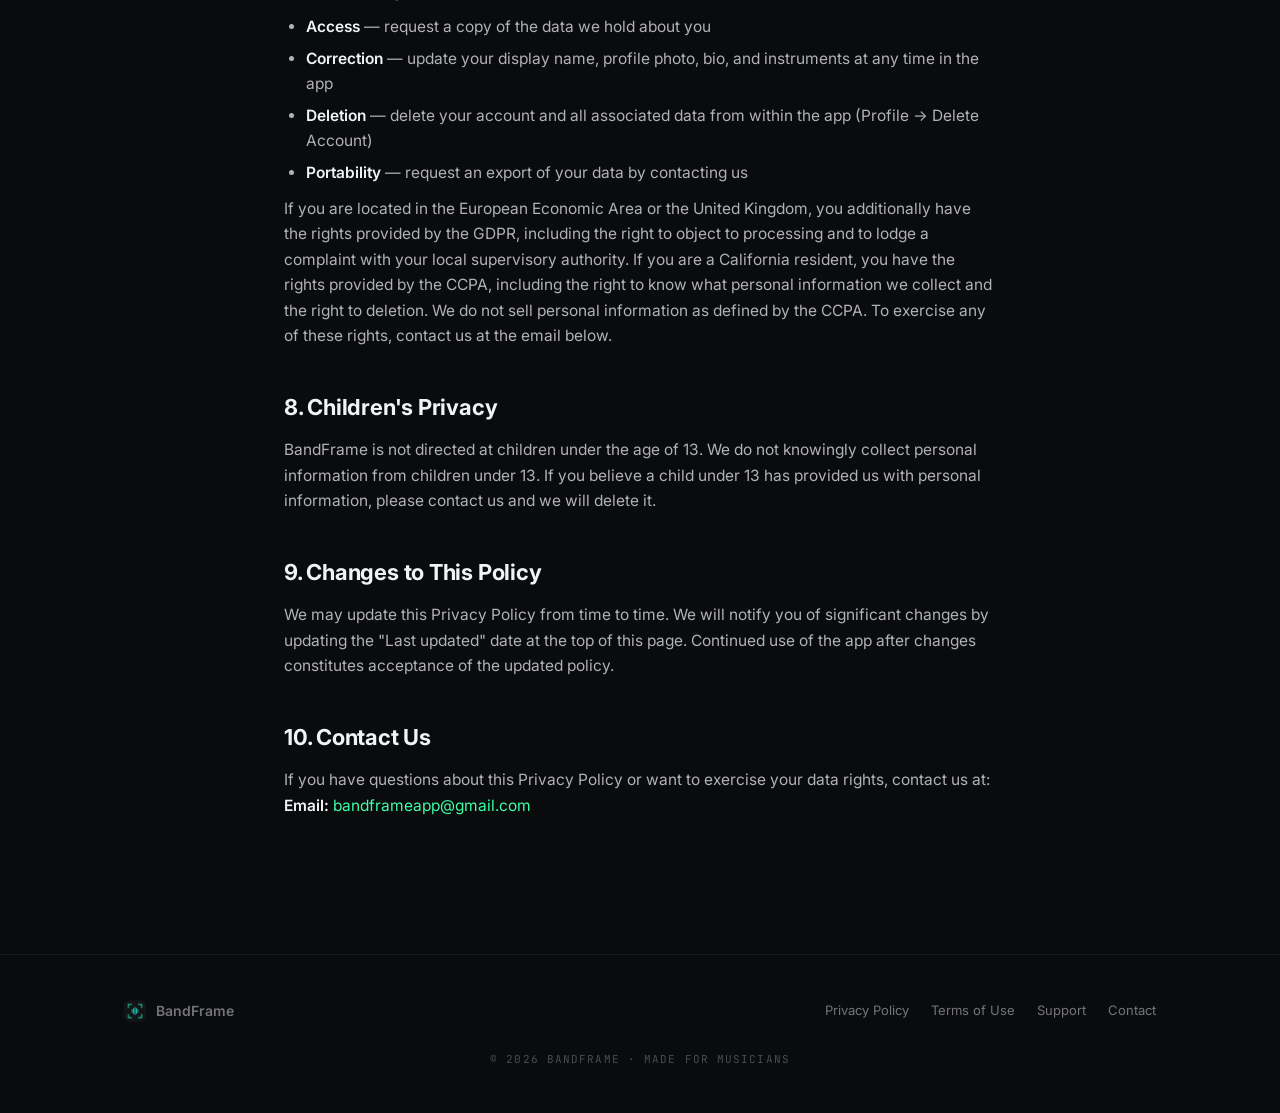
==== commit a7aefb2e: "Add root favicon.ico and apple-touch-icon for search/browser icons Google and browsers check /favico" ====
--- a/privacy/index.html
+++ b/privacy/index.html
@@ -5,7 +5,9 @@
   <meta name="viewport" content="width=device-width, initial-scale=1.0" />
   <title>Privacy Policy — BandFrame</title>
   <meta name="description" content="BandFrame's privacy policy: what we collect, how we use it, and your rights." />
+  <link rel="icon" href="/favicon.ico" sizes="any" />
   <link rel="icon" type="image/png" href="/assets/favicon.png" />
+  <link rel="apple-touch-icon" href="/apple-touch-icon.png" />
   <link rel="preconnect" href="https://fonts.googleapis.com" />
   <link rel="preconnect" href="https://fonts.gstatic.com" crossorigin />
   <link href="https://fonts.googleapis.com/css2?family=Inter:wght@400;600;700;800&family=JetBrains+Mono:wght@400;700&display=swap" rel="stylesheet" />
--- a/styles.css
+++ b/styles.css
@@ -130,7 +130,6 @@
   font-size: 15px;
   padding: 15px 28px;
   border-radius: 13px;
-  box-shadow: 0 6px 28px rgba(61, 255, 166, 0.3);
 }
 .btn-primary:hover { text-decoration: none; filter: brightness(1.08); }
 .btn-secondary {
@@ -255,7 +254,6 @@
 }
 .price-card.featured {
   border-color: rgba(61, 255, 166, 0.4);
-  box-shadow: 0 0 44px rgba(61, 255, 166, 0.08);
   position: relative;
 }
 .badge {
@@ -307,13 +305,6 @@
   padding: 64px 32px;
   position: relative;
   overflow: hidden;
-}
-.cta-band::before {
-  content: '';
-  position: absolute;
-  inset: 0;
-  background: radial-gradient(ellipse at 50% -40%, rgba(61, 255, 166, 0.12), transparent 60%);
-  pointer-events: none;
 }
 .cta-band h2 { color: var(--ink); font-size: clamp(26px, 4vw, 34px); font-weight: 800; letter-spacing: -0.02em; margin-bottom: 12px; }
 .cta-band p { color: var(--ink3); margin-bottom: 28px; }
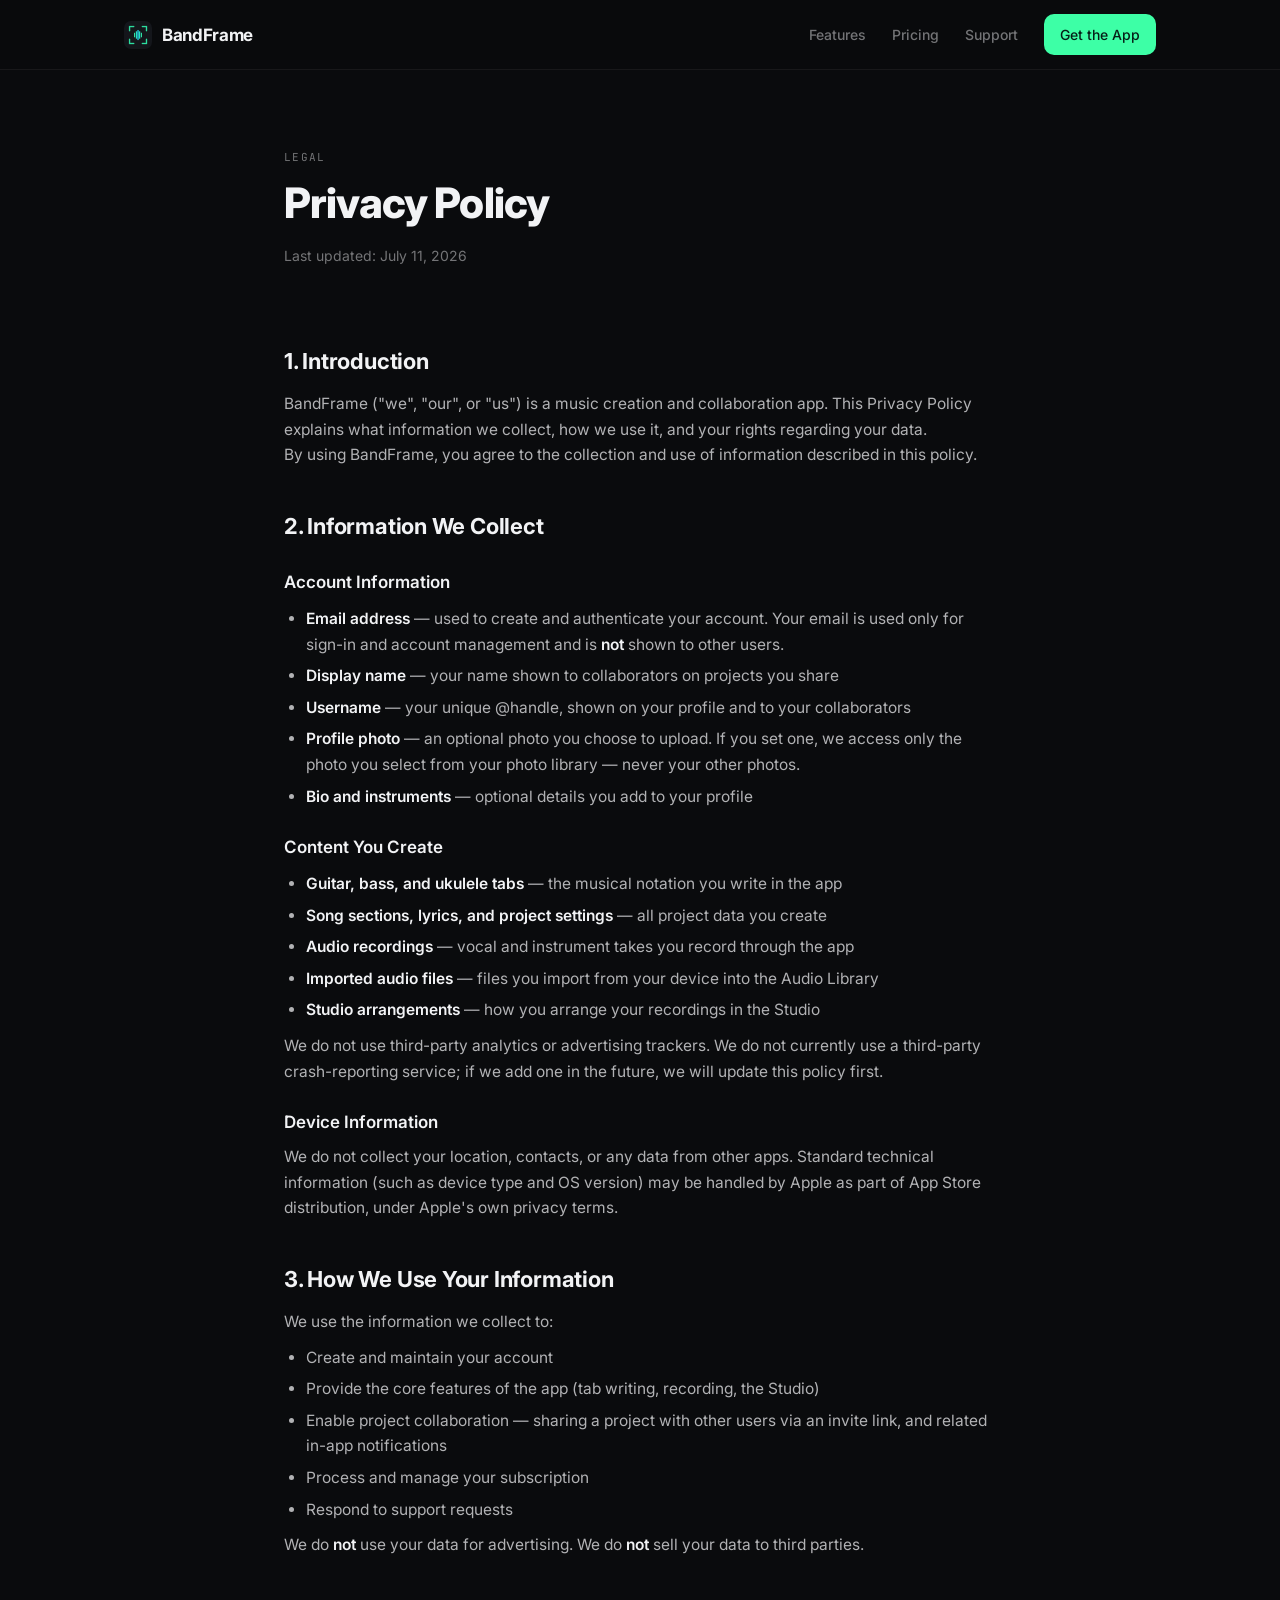
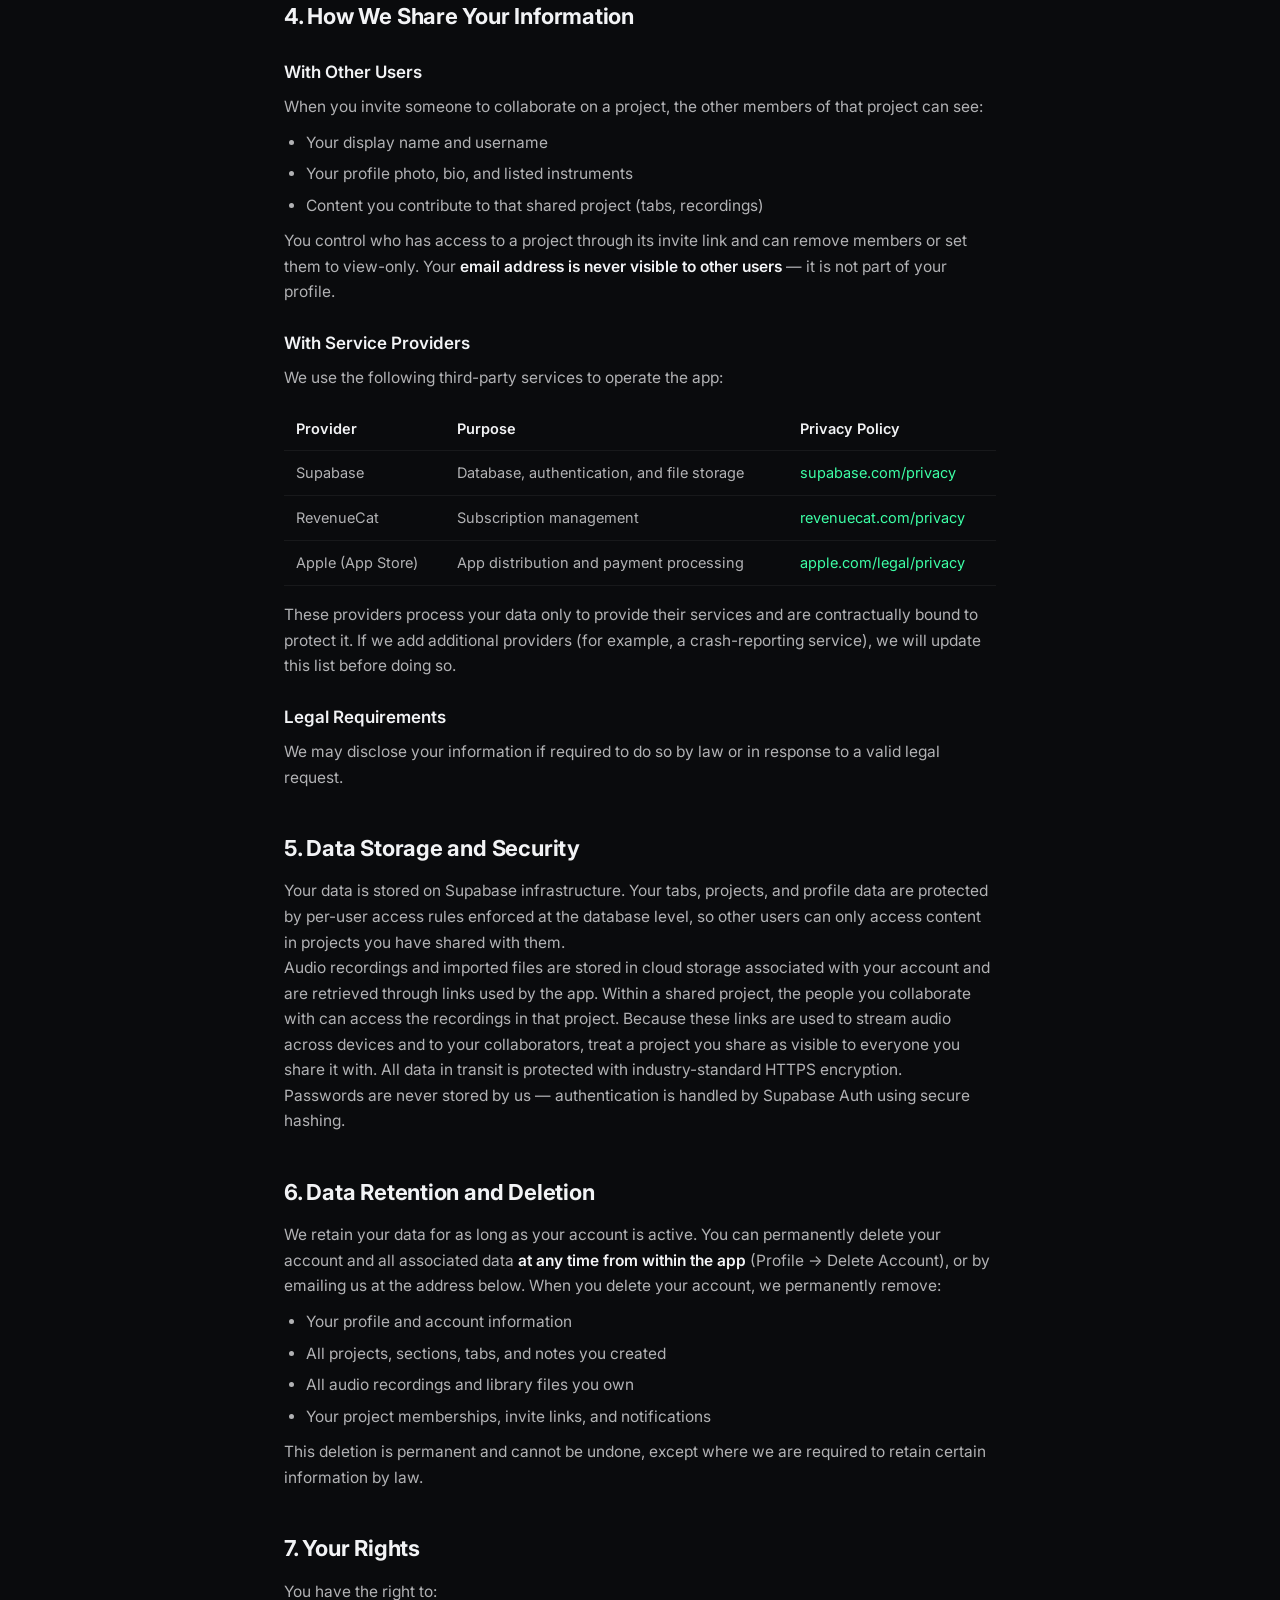
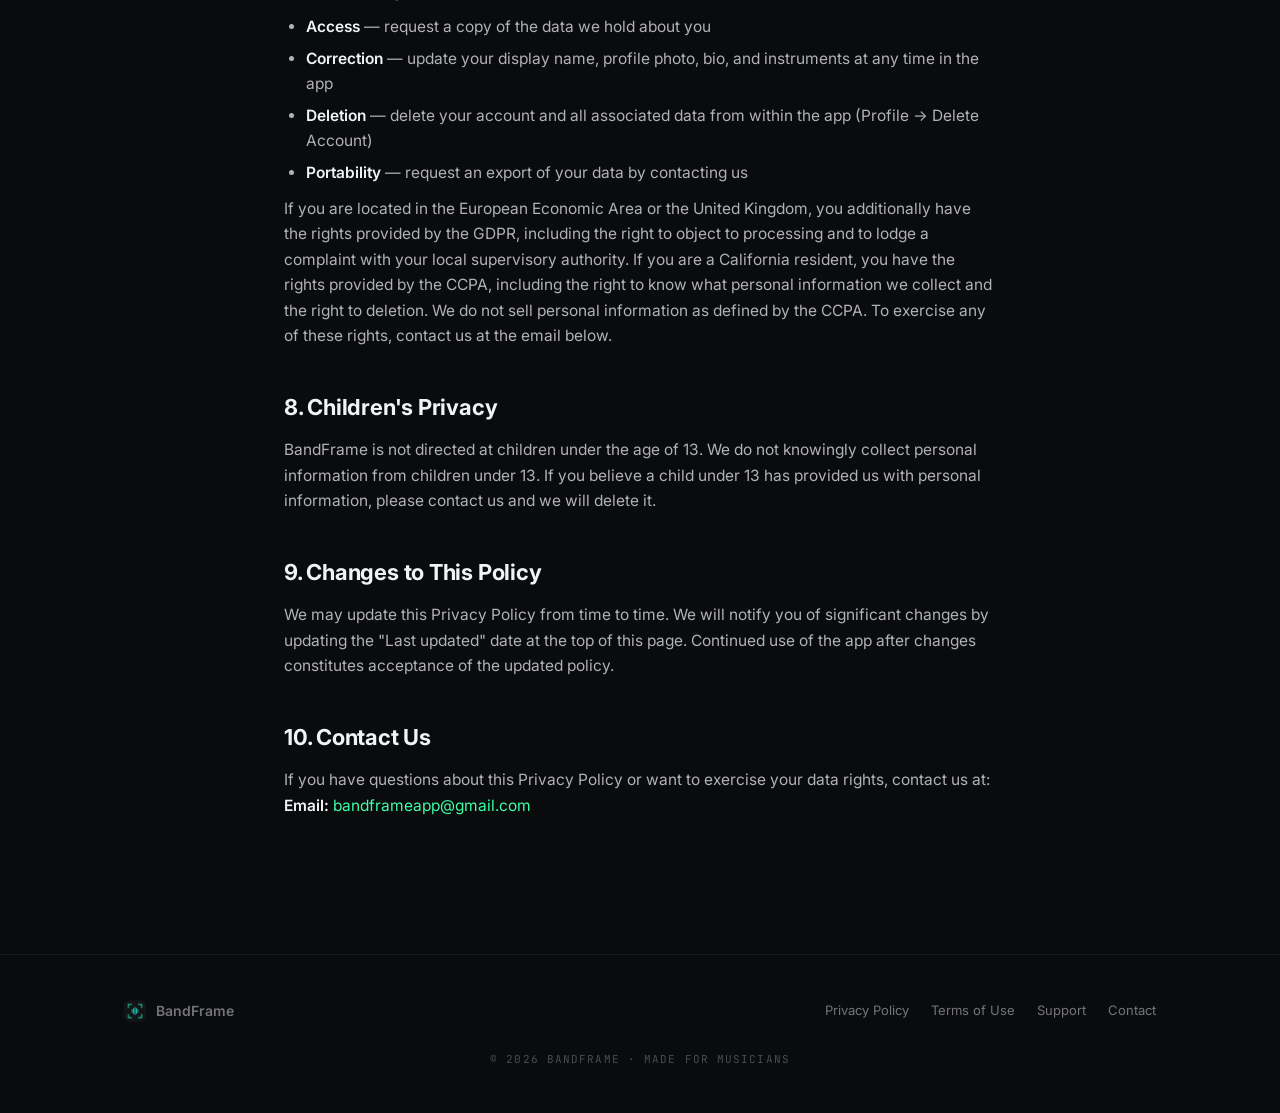
==== commit bde643a3: "Restore we/our/us defined term in privacy policy intro Co-Authored-By: Claude Opus 4.8 (1M context) " ====
--- a/privacy/index.html
+++ b/privacy/index.html
@@ -39,7 +39,7 @@
 
     <main class="legal">
       <h2>1. Introduction</h2>
-      <p>BandFrame is a music creation and collaboration app. This Privacy Policy explains what information we collect, how we use it, and your rights regarding your data.</p>
+      <p>BandFrame ("we", "our", or "us") is a music creation and collaboration app. This Privacy Policy explains what information we collect, how we use it, and your rights regarding your data.</p>
       <p>By using BandFrame, you agree to the collection and use of information described in this policy.</p>
 
       <h2>2. Information We Collect</h2>
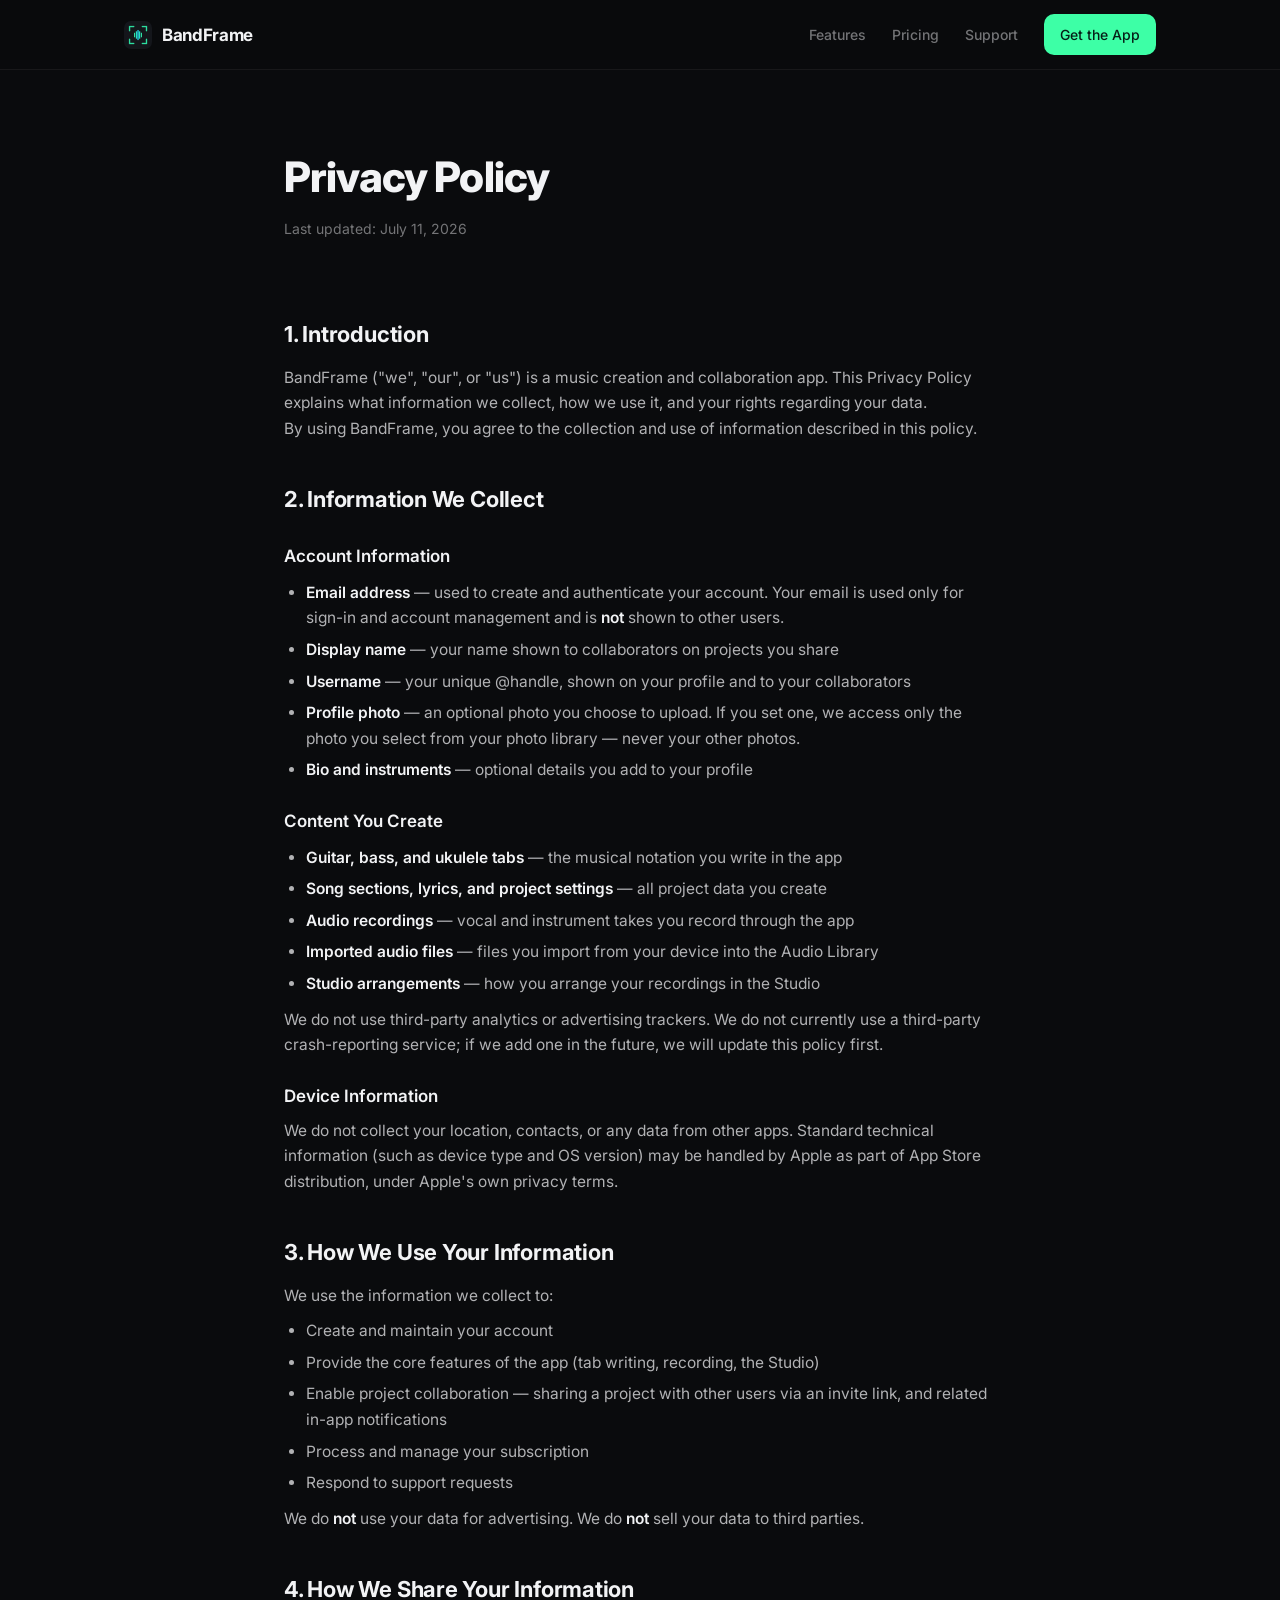
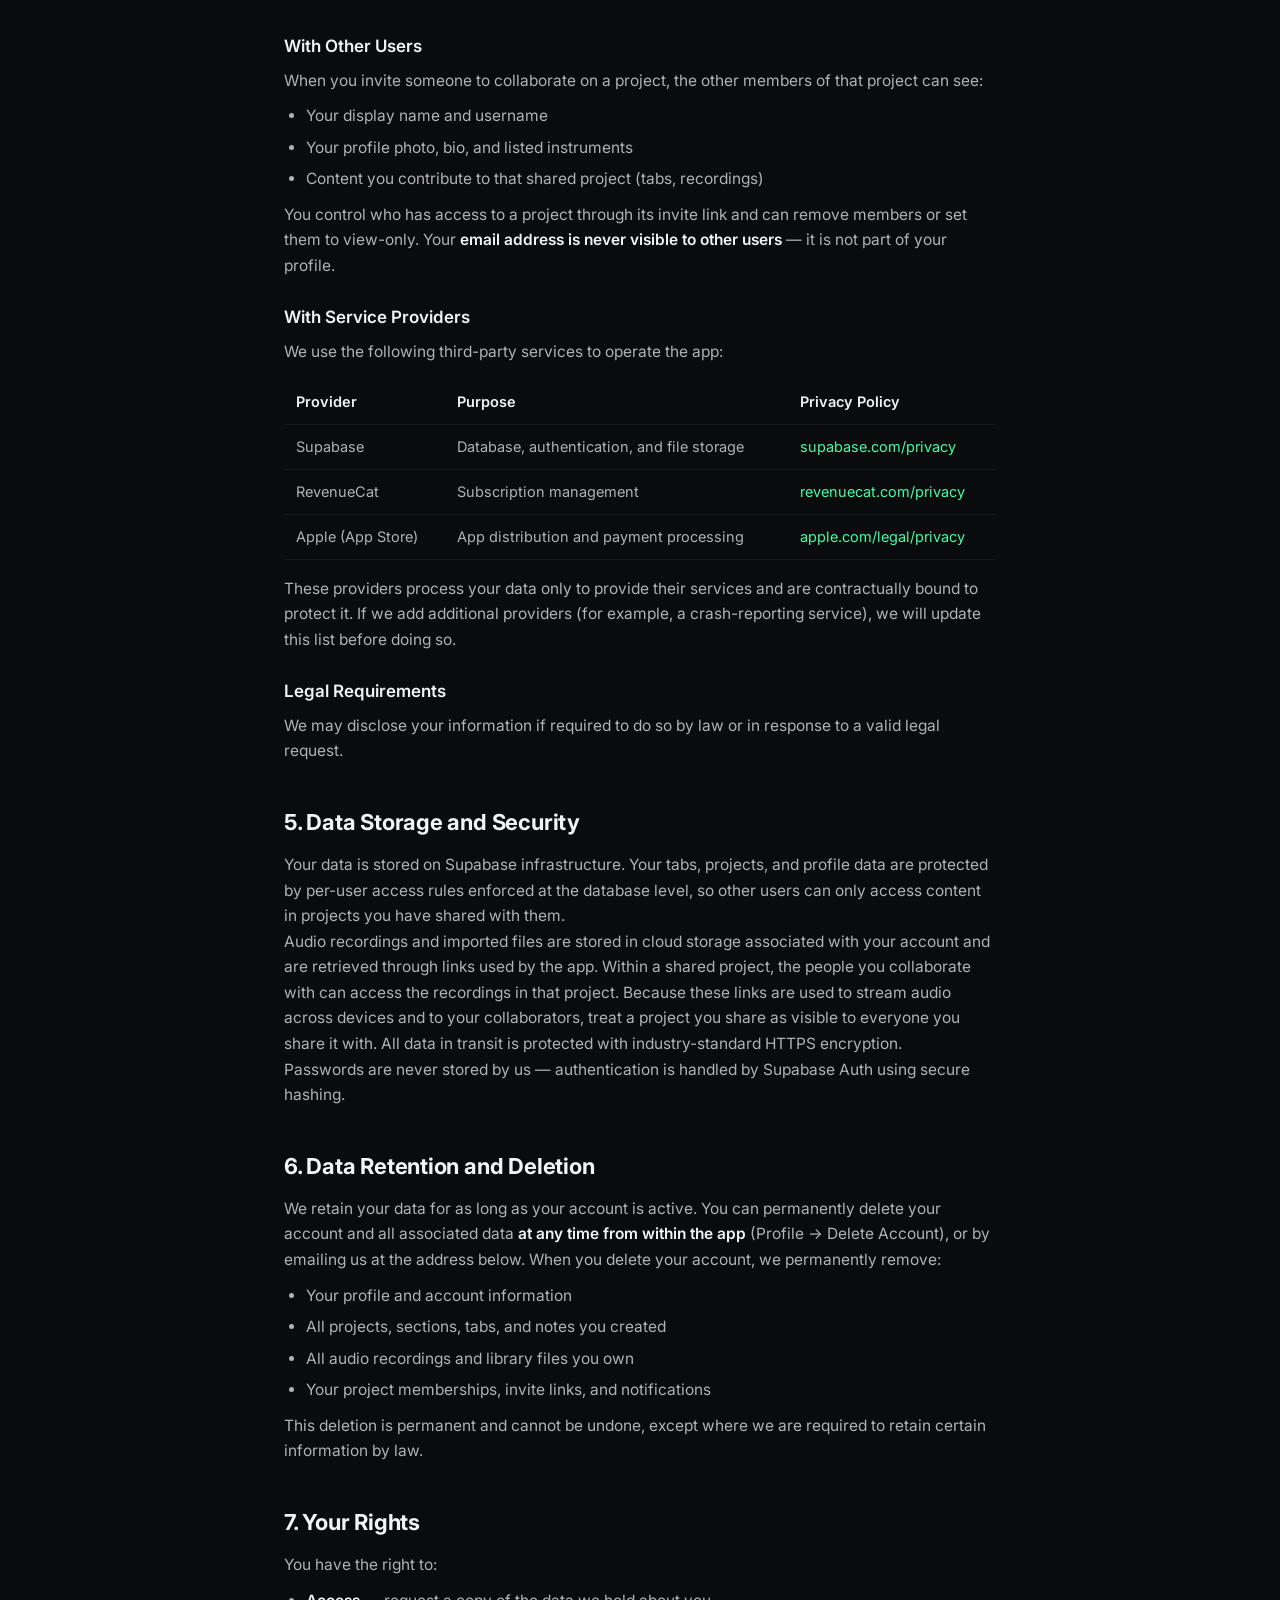
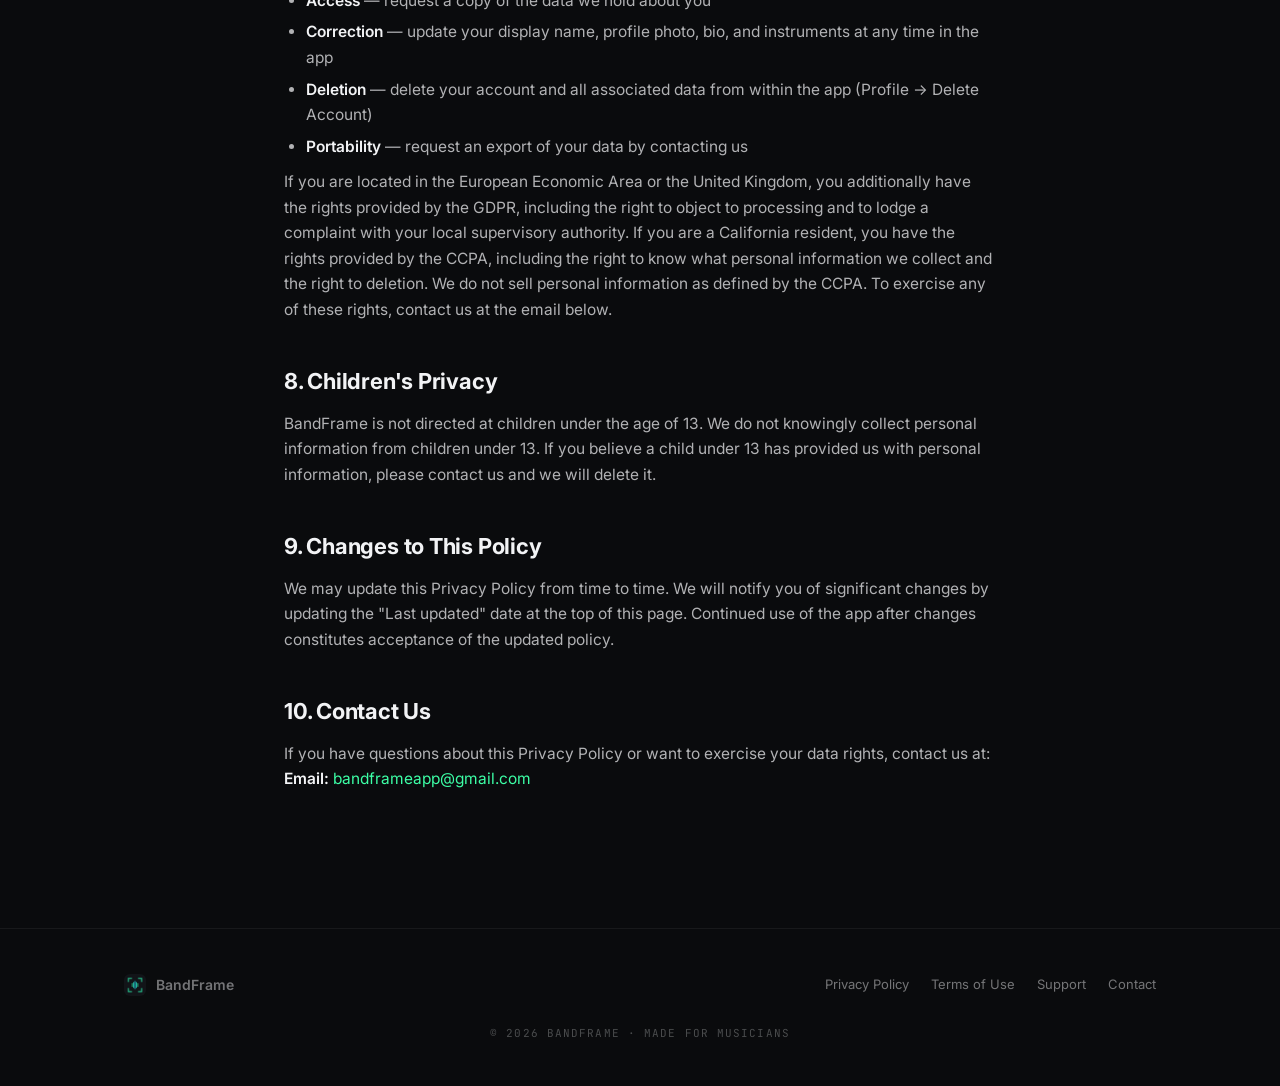
==== commit 49b3a43c: "change" ====
--- a/privacy/index.html
+++ b/privacy/index.html
@@ -32,7 +32,7 @@
 
   <div class="wrap-narrow">
     <header class="page-header">
-      <span class="mono">Legal</span>
+      <span class="mono"></span>
       <h1>Privacy Policy</h1>
       <p class="meta">Last updated: July 11, 2026</p>
     </header>
--- a/styles.css
+++ b/styles.css
@@ -211,7 +211,7 @@
 }
 .phone {
   width: 250px;
-  aspect-ratio: 1260 / 2600;
+  flex-shrink: 0;
   border-radius: 34px;
   border: 1px solid var(--hairline2);
   background: var(--surface);
@@ -220,18 +220,10 @@
 }
 .phone-screen {
   width: 100%;
-  height: 100%;
   border-radius: 26px;
   overflow: hidden;
-  display: flex;
-  flex-direction: column;
-  align-items: center;
-  justify-content: center;
-  gap: 10px;
-  text-align: center;
-  padding: 0;
-}
-.phone-screen img { width: 100%; height: 100%; object-fit: contain; border-radius: 26px; }
+}
+.phone-screen img { display: block; width: 100%; height: auto; aspect-ratio: 1260 / 2736; border-radius: 26px; }
 .phone-screen .ph-label { color: var(--ink); font-weight: 700; font-size: 15px; }
 .phone-screen .ph-sub { color: var(--ink4); font-size: 11px; }
 .ph-1 { background: linear-gradient(160deg, rgba(61,255,166,0.16), rgba(61,255,166,0.03) 60%), var(--surface2); }
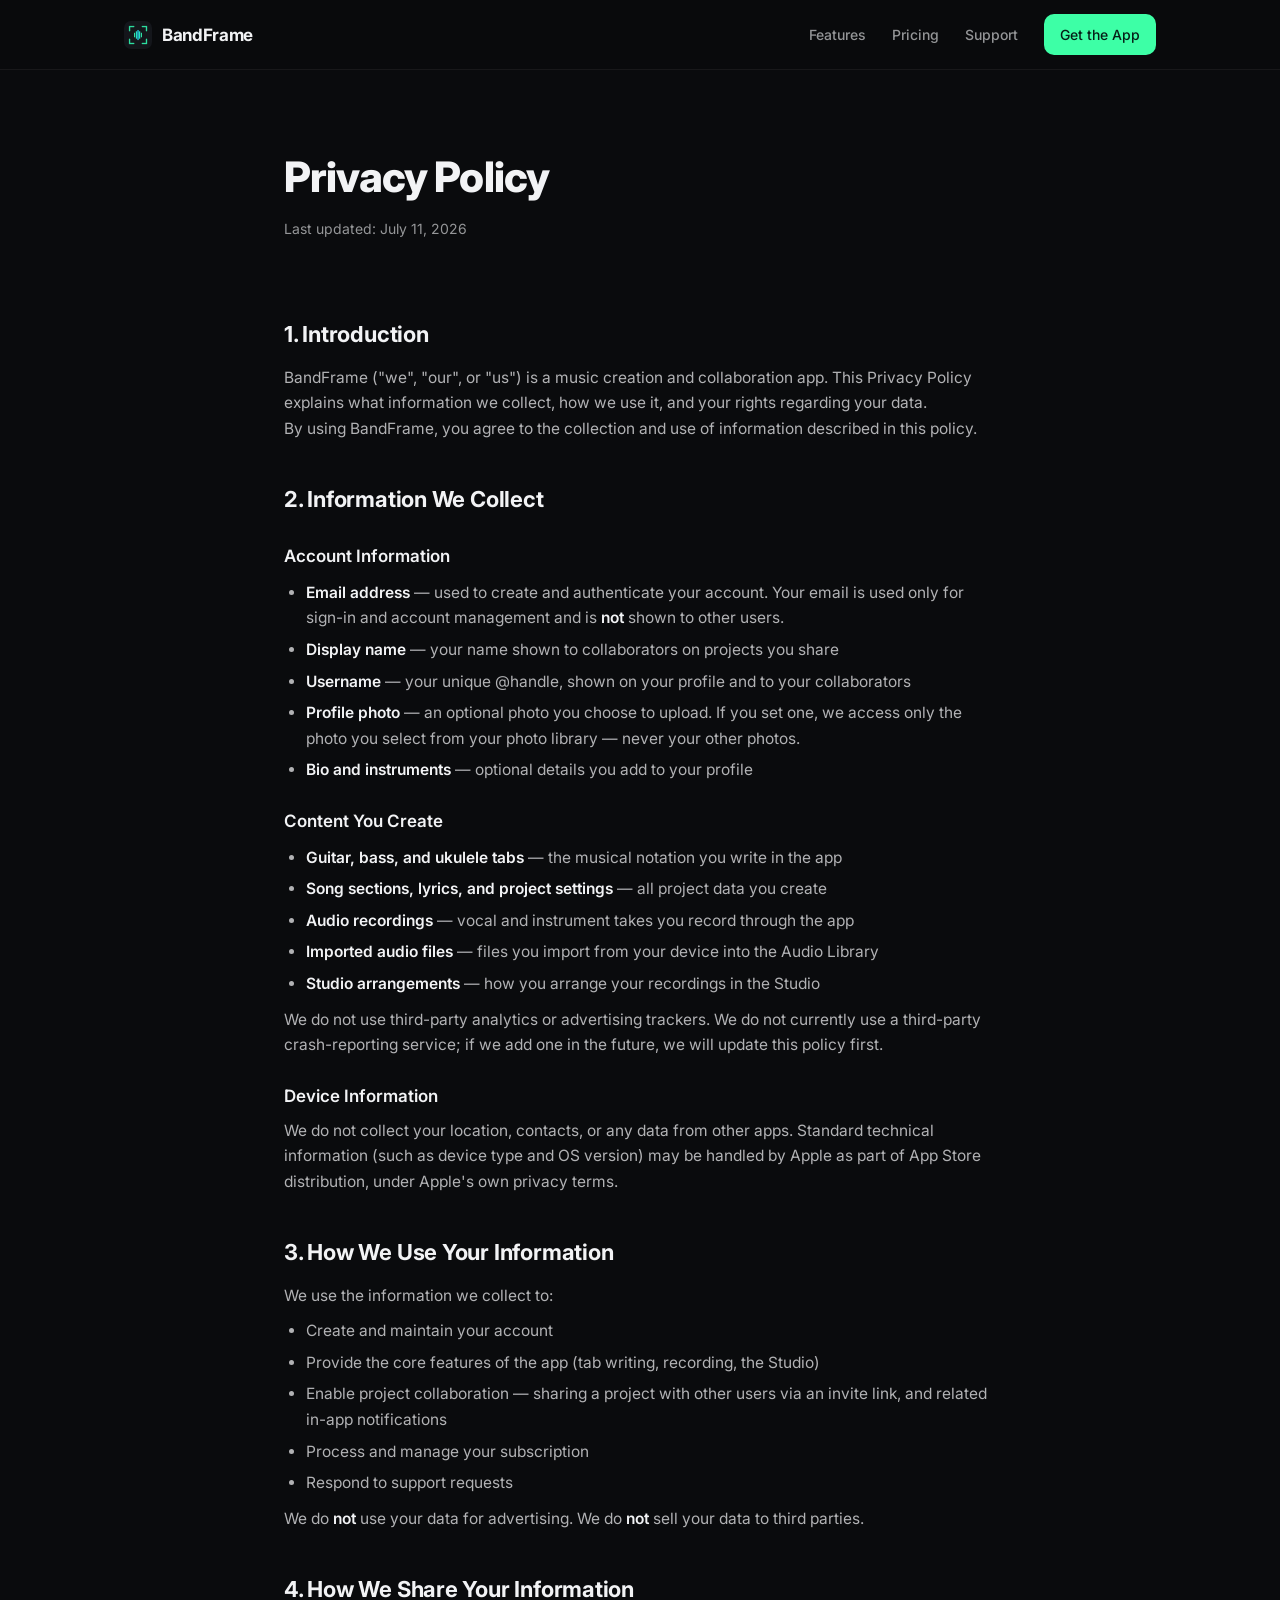
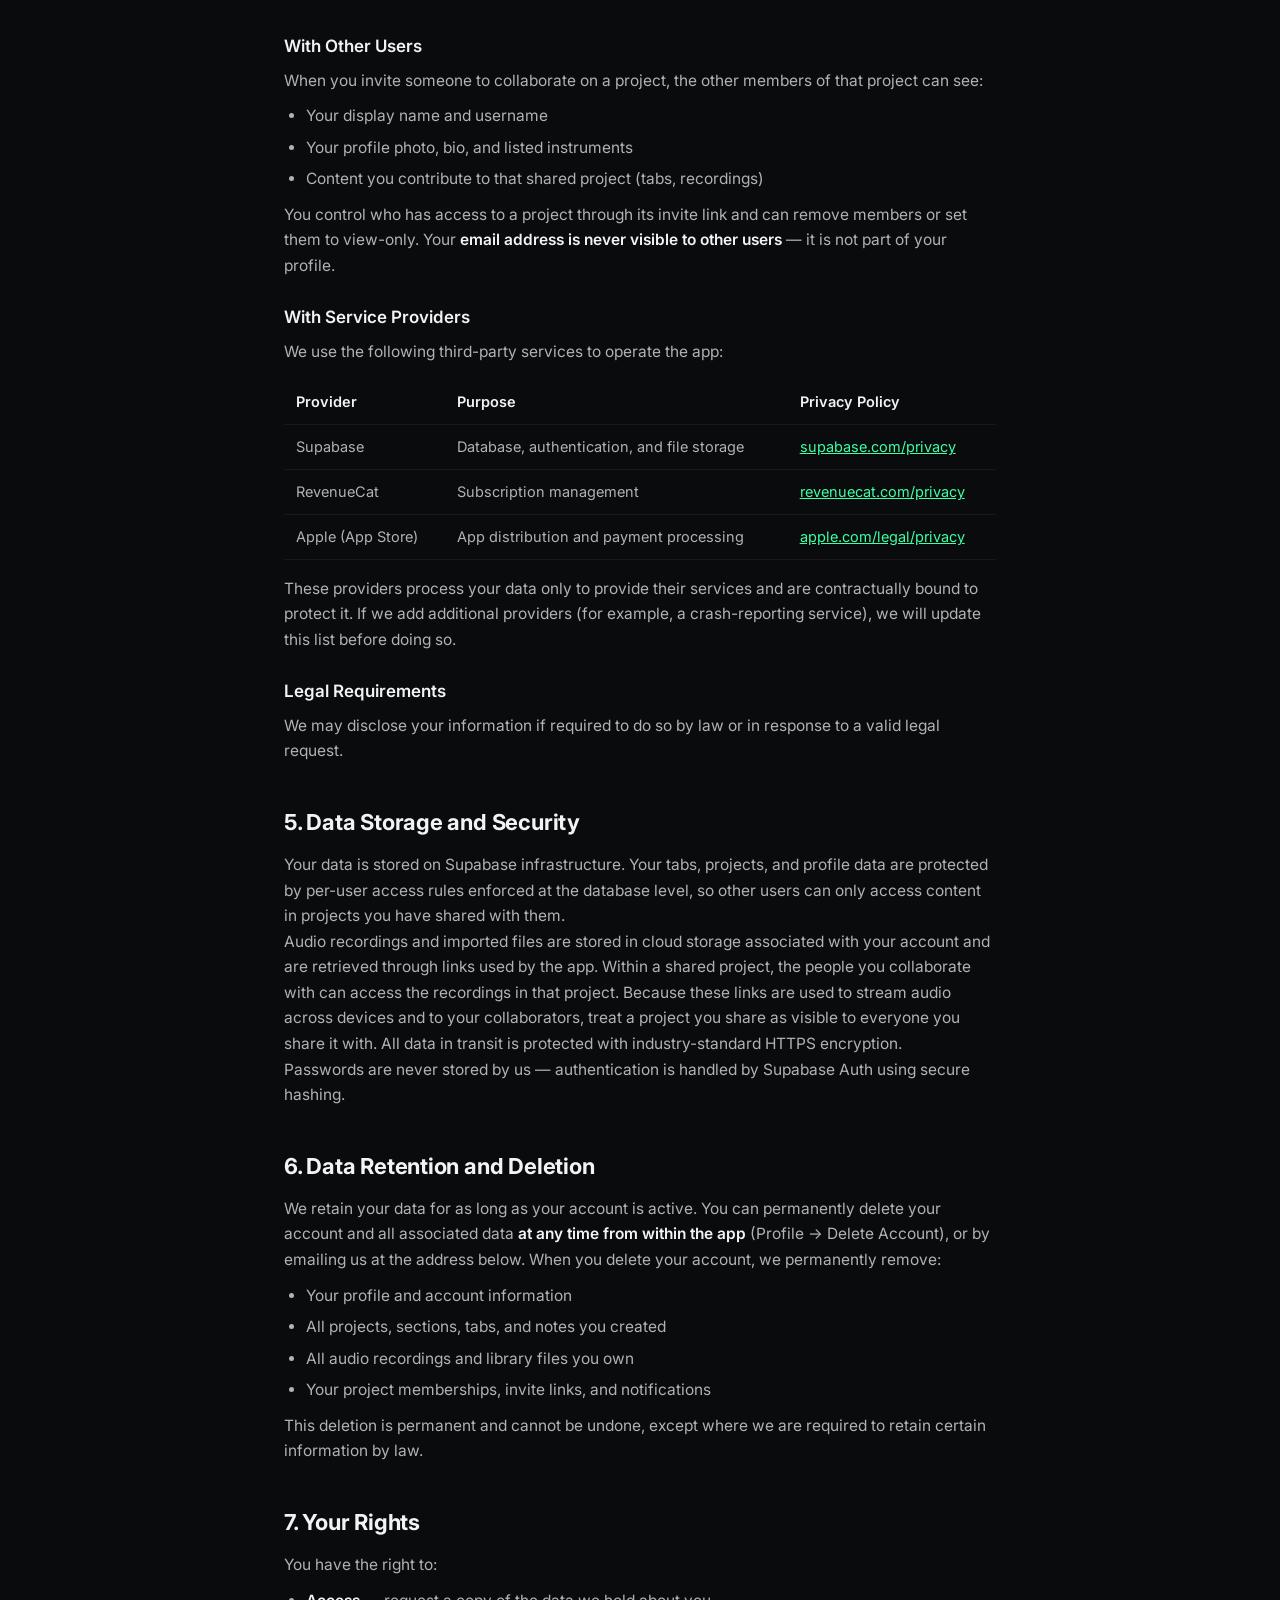
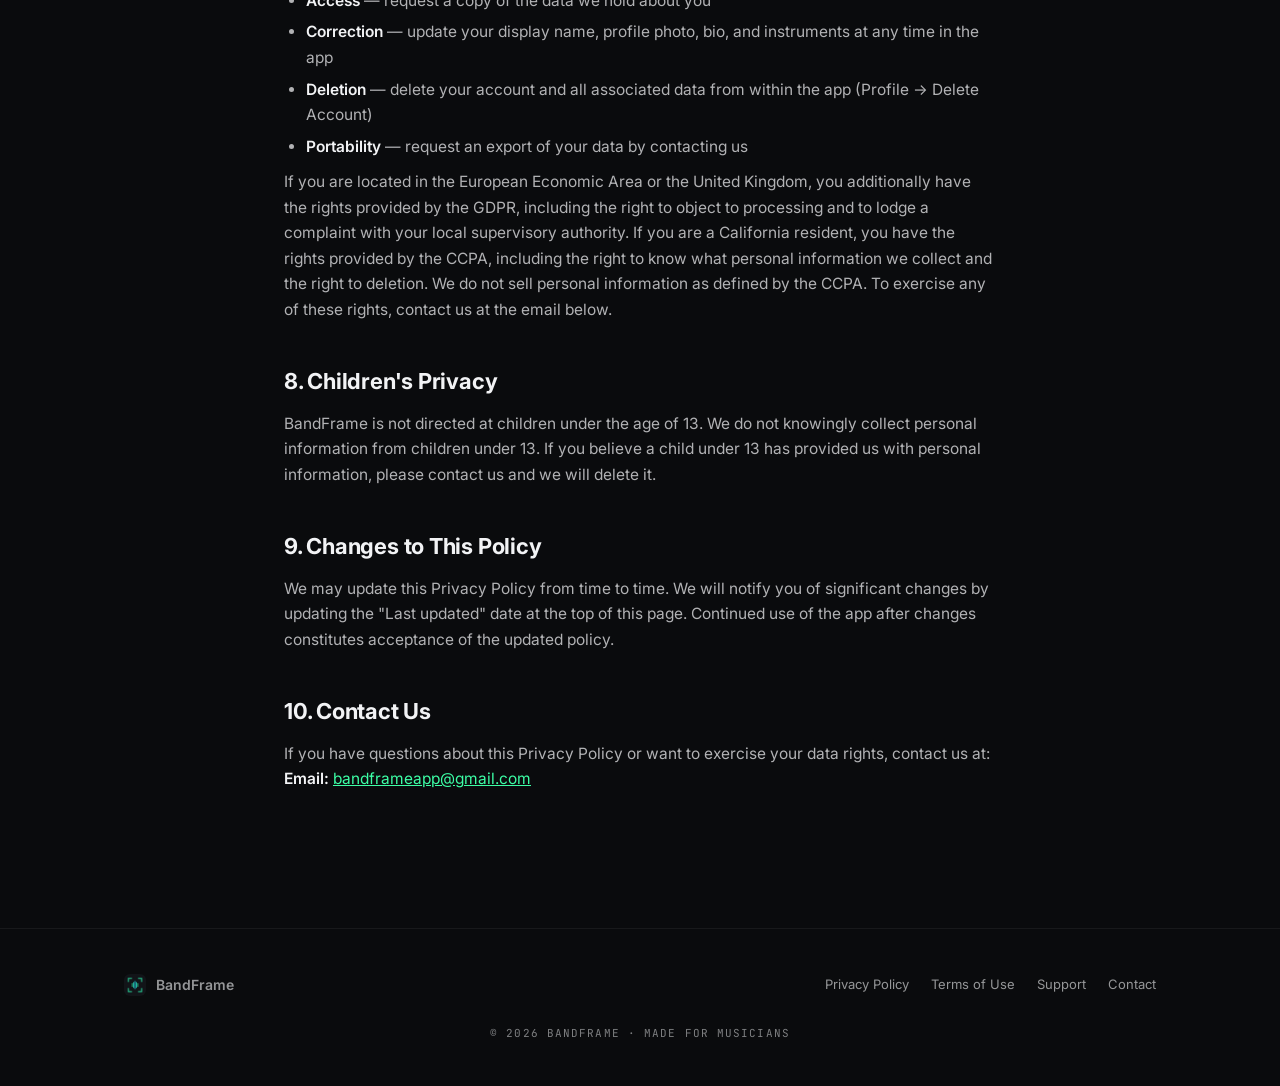
==== commit e6d7e1d0: "changes" ====
--- a/privacy/index.html
+++ b/privacy/index.html
@@ -15,6 +15,8 @@
 </head>
 <body>
 
+  <a class="skip-link" href="#main">Skip to content</a>
+
   <nav>
     <div class="nav-inner">
       <a class="nav-brand" href="/">
@@ -31,13 +33,14 @@
   </nav>
 
   <div class="wrap-narrow">
+    <main id="main" tabindex="-1">
     <header class="page-header">
       <span class="mono"></span>
       <h1>Privacy Policy</h1>
       <p class="meta">Last updated: July 11, 2026</p>
     </header>
 
-    <main class="legal">
+    <div class="legal">
       <h2>1. Introduction</h2>
       <p>BandFrame ("we", "our", or "us") is a music creation and collaboration app. This Privacy Policy explains what information we collect, how we use it, and your rights regarding your data.</p>
       <p>By using BandFrame, you agree to the collection and use of information described in this policy.</p>
@@ -131,6 +134,7 @@
       <h2>10. Contact Us</h2>
       <p>If you have questions about this Privacy Policy or want to exercise your data rights, contact us at:</p>
       <p><strong>Email:</strong> <a href="mailto:bandframeapp@gmail.com">bandframeapp@gmail.com</a></p>
+    </div>
     </main>
   </div>
 
--- a/styles.css
+++ b/styles.css
@@ -8,8 +8,8 @@
   --hairline2: rgba(255, 255, 255, 0.10);
   --ink: #F2F3F5;
   --ink2: rgba(242, 243, 245, 0.72);
-  --ink3: rgba(242, 243, 245, 0.46);
-  --ink4: rgba(242, 243, 245, 0.28);
+  --ink3: rgba(242, 243, 245, 0.60);
+  --ink4: rgba(242, 243, 245, 0.50);
   --neon: #3DFFA6;
   --neon-soft: rgba(61, 255, 166, 0.18);
   --neon-glow: rgba(61, 255, 166, 0.45);
@@ -46,6 +46,26 @@
 a { color: var(--neon); text-decoration: none; }
 a:hover { text-decoration: underline; }
 
+/* ---------- Accessibility ---------- */
+.skip-link {
+  position: absolute;
+  top: -56px;
+  left: 8px;
+  z-index: 100;
+  background: var(--neon);
+  color: #062018;
+  font-weight: 700;
+  font-size: 14px;
+  padding: 10px 16px;
+  border-radius: 10px;
+  transition: top 0.15s ease;
+}
+.skip-link:focus { top: 8px; text-decoration: none; }
+:focus-visible { outline: 2px solid var(--neon); outline-offset: 3px; }
+main:focus { outline: none; }
+/* Underline links inside body copy so they're not identified by color alone */
+.legal a { text-decoration: underline; }
+
 .wrap { max-width: 1080px; margin: 0 auto; padding: 0 24px; }
 .wrap-narrow { max-width: 760px; margin: 0 auto; padding: 0 24px; }
 
@@ -132,6 +152,8 @@
   border-radius: 13px;
 }
 .btn-primary:hover { text-decoration: none; filter: brightness(1.08); }
+.btn-primary.is-disabled { cursor: default; }
+.btn-primary.is-disabled:hover { filter: none; }
 .btn-secondary {
   display: inline-flex;
   align-items: center;
